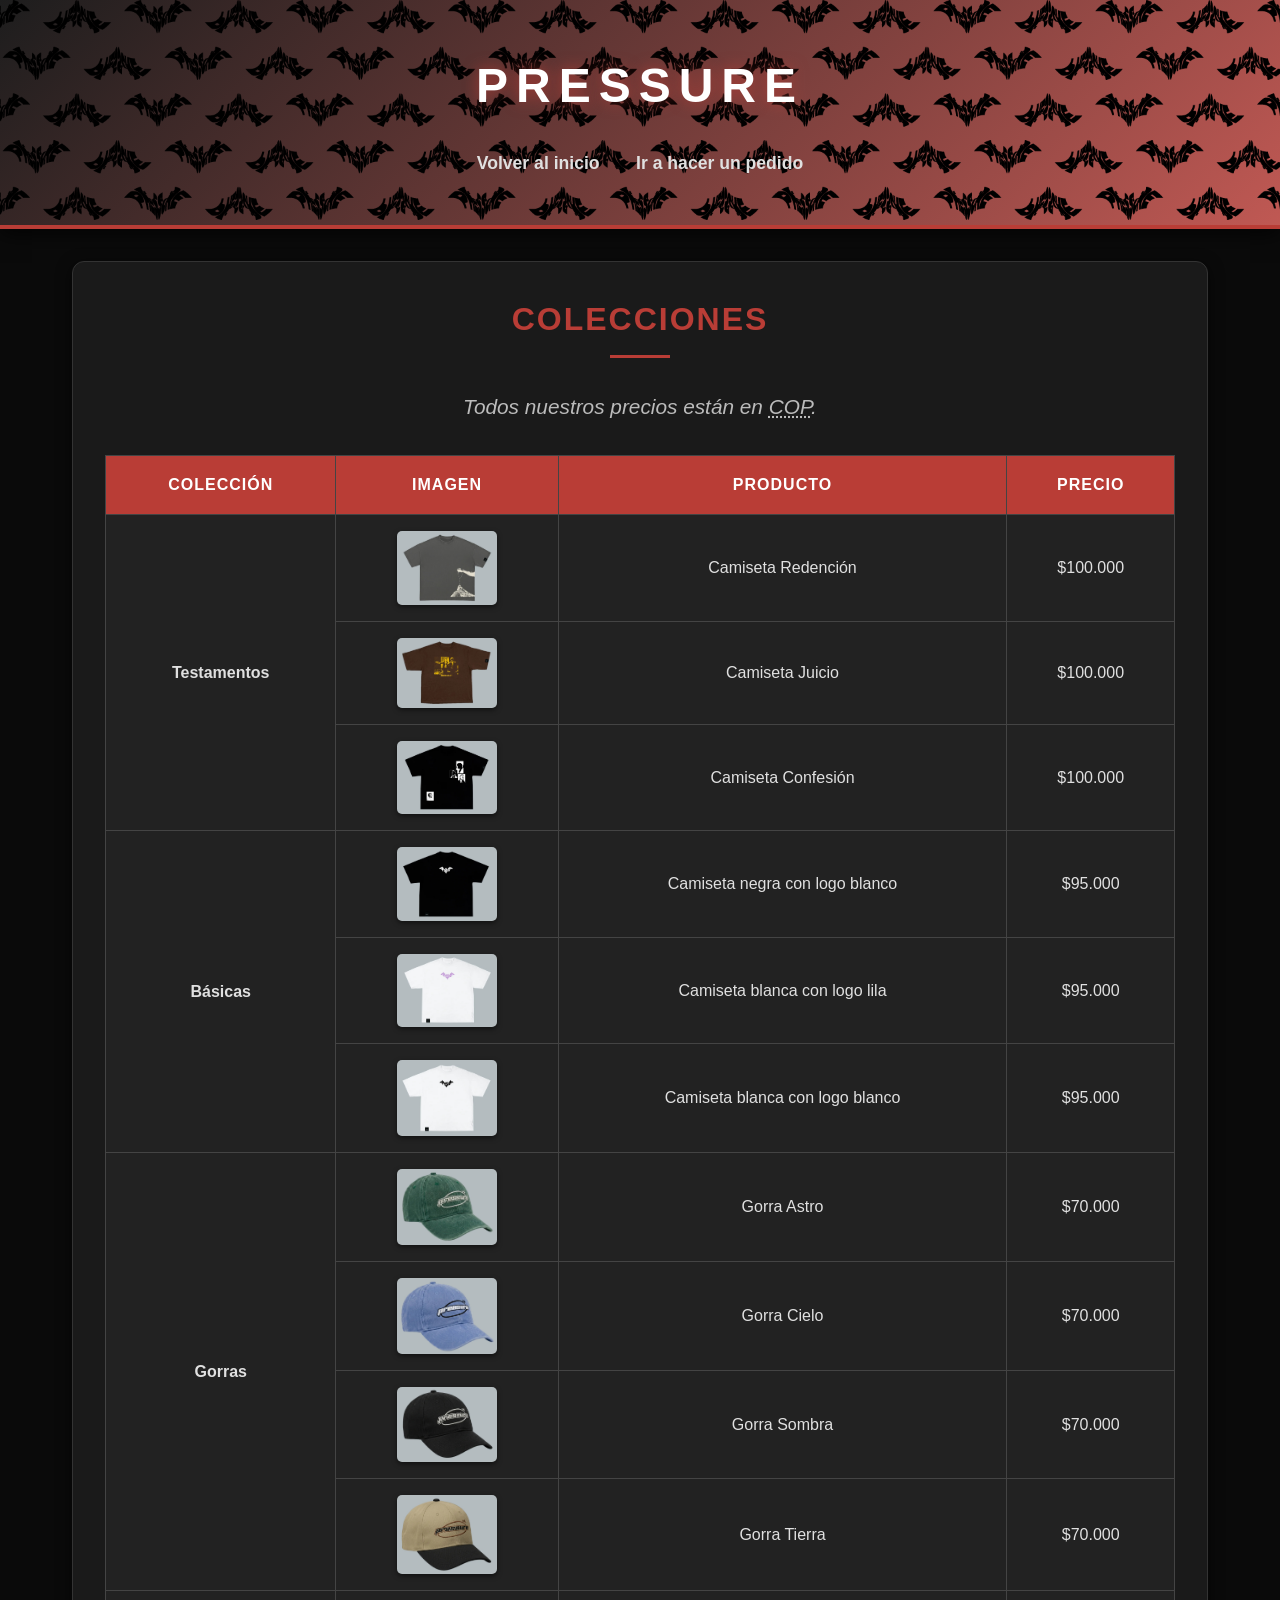
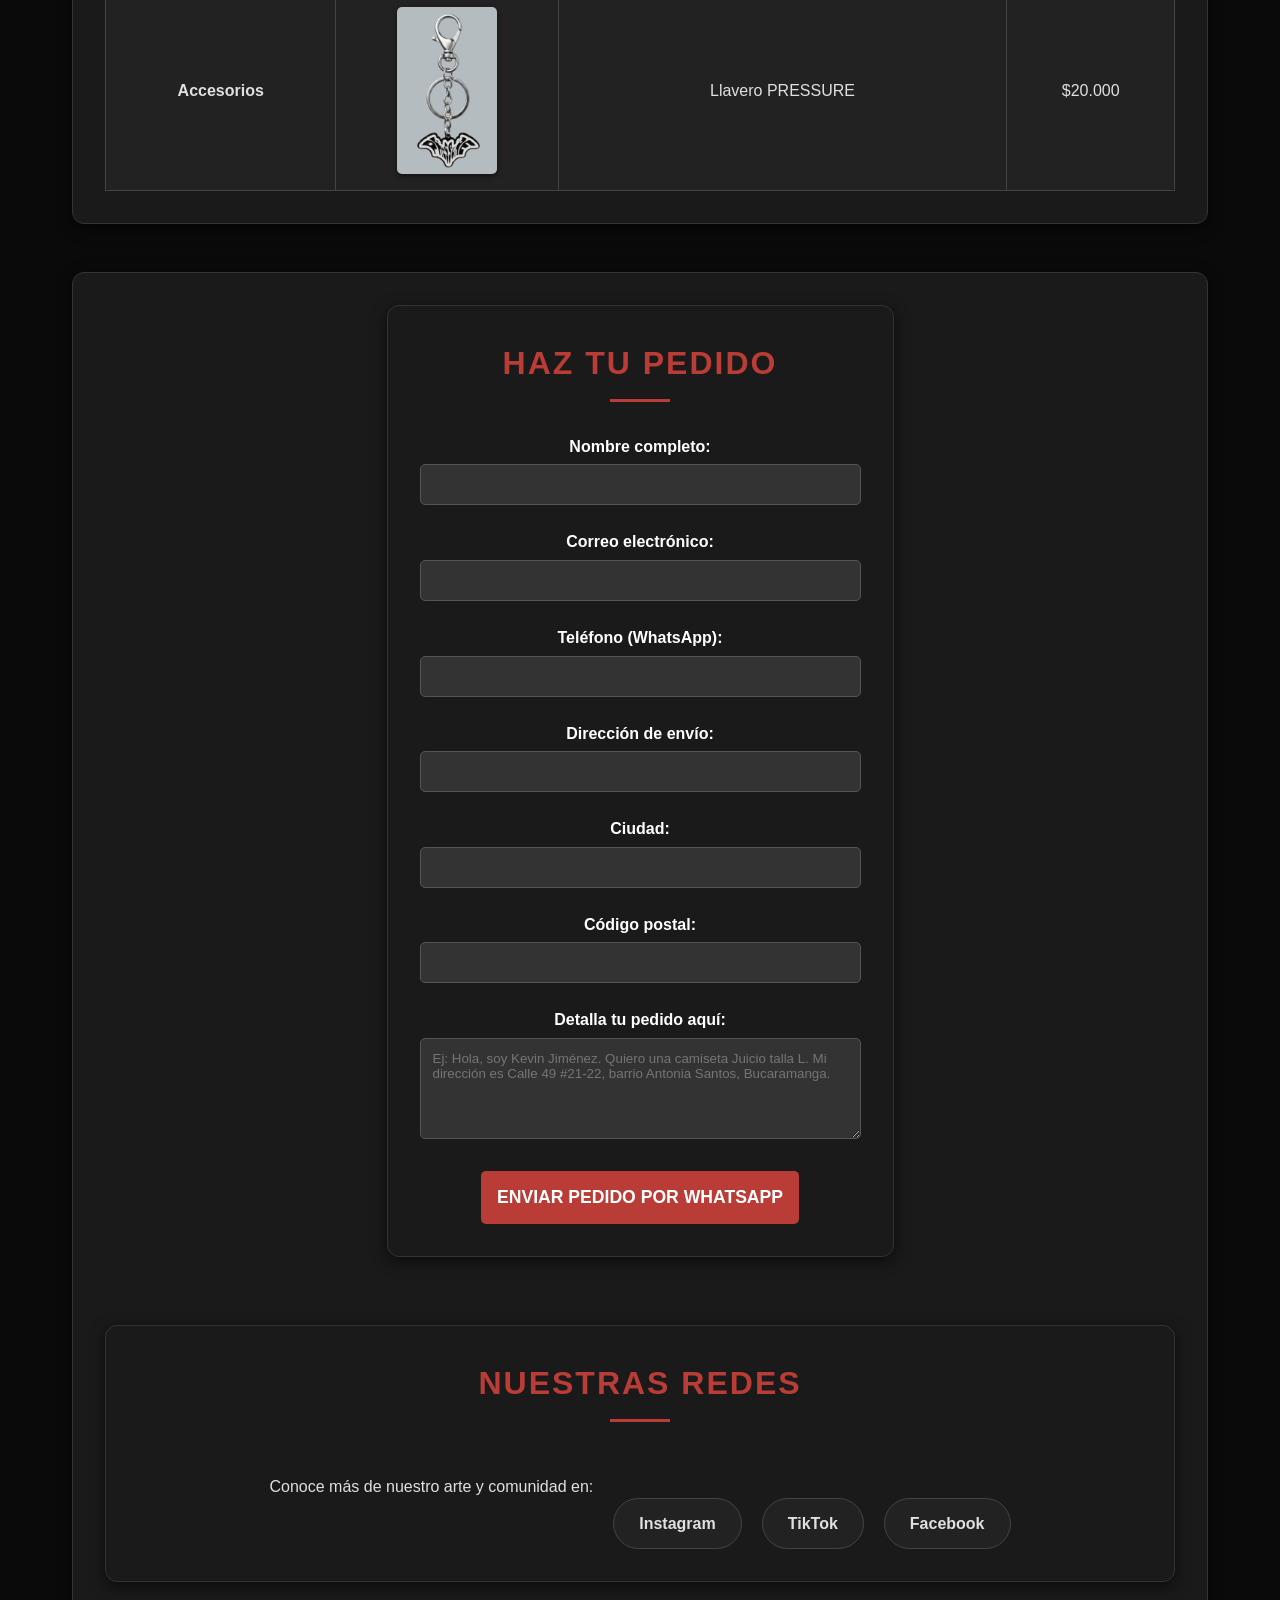
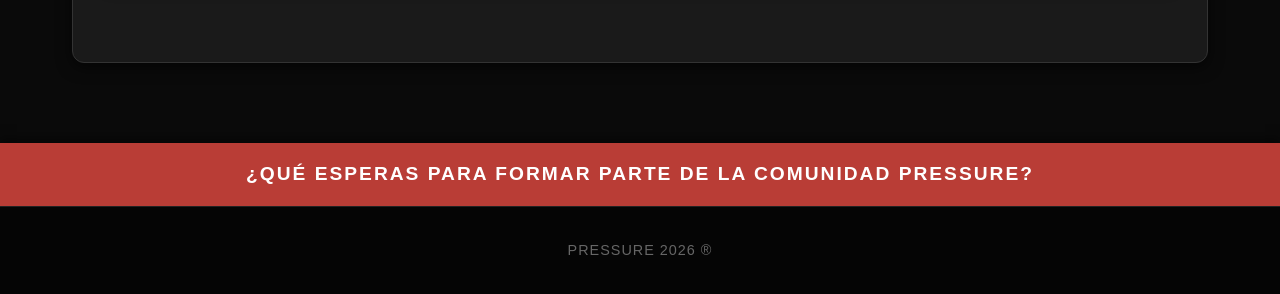
==== Catalogo.html @ d5292137 "Entrega final." ====
<!DOCTYPE html>
<html lang="en">
<head>
    <meta charset="UTF-8">
    <meta name="viewport" content="width=device-width, initial-scale=1.0">
    <title>Catálogo y Pedidos</title>
    <meta name="description" content="Catálogo completo de prendas y formulario de pedidos de la tienda Pressure.">
    <link rel="stylesheet" href="CSS/style.css">

</head>
<body>
    <header>
        <h1>Pressure</h1>
        <nav>
            <a href="index.html">Volver al inicio</a>
            <a href="#hacer-pedido">Ir a hacer un pedido</a>
        </nav>
    </header>

    <main>
        <section>
        <h2>Colecciones</h2>
        <p>Todos nuestros precios están en <abbr title="Pesos Colombianos">COP</abbr>.</p>
        
        <table border="1">
                <thead>
                    <tr>
                        <th>Colección</th>
                        <th>Imagen</th>
                        <th>Producto</th>
                        <th>Precio</th>

                    </tr>
                </thead>
                <tbody>
                    <tr>
                        <td rowspan="3" style="text-align: center; vertical-align: middle;"><strong>Testamentos</strong></td>

                        <td><img src="Imagenes/Camiseta Redencion.jpg" alt="Camiseta Redención" width="100"></td>
                        <td>Camiseta Redención</td>
                        <td>$100.000</td>
                    </tr>
                    <tr>
                        <td><img src="Imagenes/Camiseta Juicio.jpg" alt="Camiseta Juicio" width="100"></td>
                        <td>Camiseta Juicio</td>
                        <td>$100.000</td>
                    </tr>
                    <tr>
                        <td><img src="Imagenes/Camiseta Confesion.jpg" alt="Camiseta Confesión" width="100"></td>
                        <td>Camiseta Confesión</td>
                        <td>$100.000</td>
                    </tr>
                    <tr>
                        <td rowspan="3" style="text-align: center; vertical-align: middle;"><strong>Básicas</strong></td>
                        <td><img src="Imagenes/Camiseta basica negra (logo blanco).jpg" alt="Camiseta basica negra (logo blanco)" width="100"></td>                  
                        <td>Camiseta negra con logo blanco</td>
                        <td>$95.000</td>
                    </tr>
                    <tr>
                        <td><img src="Imagenes/Camiseta basica blanca (logo lila).jpg" alt="Camiseta basica blanca (logo lila)" width="100"></td>
                        <td>Camiseta blanca con logo lila</td>
                        <td>$95.000</td>
                    </tr>
                    <tr>
                        <td><img src="Imagenes/Camiseta basica blanca (logo negro).jpg" alt="Camiseta basica blanca (logo negro)" width="100"></td>
                        <td>Camiseta blanca con logo blanco</td>
                        <td>$95.000</td>
                    </tr>

                    <tr>
                        <td rowspan="4" style="text-align: center; vertical-align: middle;"><strong>Gorras</strong></td>
                        <td><img src="Imagenes/Gorra Astro.jpg" alt="Gorra Astro" width="100"></td> 
                        <td>Gorra Astro</td>
                        <td>$70.000</td>
                    </tr>
                    <tr>
                        <td><img src="Imagenes/Gorra Cielo.jpg" alt="Gorra Cielo" width="100"></td>
                        <td>Gorra Cielo</td>
                        <td>$70.000</td>
                    </tr>
                    <tr>
                        <td><img src="Imagenes/Gorra Sombra.jpg" alt="Gorra Sombra" width="100"></td>                       
                        <td>Gorra Sombra</td>
                        <td>$70.000</td>
                    </tr>
                    <tr>
                        <td><img src="Imagenes/Gorra Tierra.jpg" alt="Gorra Tierra" width="100"></td>
                        <td>Gorra Tierra</td>
                        <td>$70.000</td>
                    </tr>

                    <tr>
                        <td style="text-align: center; vertical-align: middle;"><strong>Accesorios</strong></td>
                        <td><img src="Imagenes/Llavero.jpg" alt="Llavero PRESSURE" width="100"></td>                    
                        <td>Llavero PRESSURE</td>
                        <td>$20.000</td>
                    </tr>
                </tbody>
            </table>
        </section>

        <section>
            <section id="hacer-pedido">
            <h2>Haz tu pedido</h2>
            <form action="https://wa.me/573133139364" method="get" target="_blank">

                <div>
                    <label for="nombre">Nombre completo:</label>
                    <input type="text" id="nombre" name="nombre" required>
                </div>

                <div>
                    <label for="correo">Correo electrónico:</label>
                    <input type="email" id="correo" name="correo" required>
                </div>

                <div>
                    <label for="telefono">Teléfono (WhatsApp):</label>
                    <input type="tel" id="telefono" name="telefono" required>
                </div>

                <div>
                    <label for="direccion">Dirección de envío:</label>
                    <input type="text" id="direccion" name="direccion" required>
                </div>

                <div>
                    <label for="ciudad">Ciudad:</label>
                    <input type="text" id="ciudad" name="ciudad" required>
                </div>

                <div>
                    <label for="direccion">Código postal:</label>
                    <input type="text" id="postal" name="postal" required>
                </div>                


                <div>
                    <label for="text">Detalla tu pedido aquí:</label><br>
                    <textarea id="mensaje" name="text" rows="5" cols="50" required placeholder="Ej: Hola, soy Kevin Jiménez. Quiero una camiseta Juicio talla L. Mi dirección es Calle 49 #21-22, barrio Antonia Santos, Bucaramanga."></textarea>
                </div>

                <div>
                    <button type="submit">Enviar pedido por WhatsApp</button>
                </div>

            </form>
        </section>

        <section>
            <h2>Nuestras Redes</h2>
            <p>Conoce más de nuestro arte y comunidad en:</p>
            <ul>
                <li><a href="https://instagram.com/lapressure__" target="_blank">Instagram</a></li>
                <li><a href="https://tiktok.com/@lapressure__" target="_blank">TikTok</a></li>
                <li><a href="https://www.facebook.com/profile.php?id=61574956738637" target="_blank">Facebook</a></li>
            </ul>
        </section>
    </main>
    
    <aside>¿Qué esperas para formar parte de la comunidad Pressure?</aside>
    <footer>PRESSURE 2026 ®</footer>

</body>
</html>
---- CSS/style.css ----
:root {
    --color-fondo: #0a0a0a;
    --color-seccion: #1a1a1a;
    --color-texto: #e0e0e0; 
    --color-titulos: #ffffff;
    --color-acento: #b93d36; 
    
    --color-acento-alfa: rgba(185, 61, 54, 0.85);
    
    --fuente-base: 'Helvetica Neue', Arial, sans-serif;
}

* {
    margin: 0;
    padding: 0;
    box-sizing: border-box;
}

header {
    background-image: linear-gradient(135deg, rgba(5,5,5,0.9) 0%, var(--color-acento-alfa) 100%), 
                      url("../Imagenes/Banner-Pressure.jpg");
    background-size: cover;
    background-blend-mode: multiply;
    color: white;
    padding: 3rem 0;
    text-align: center;
    border-bottom: 4px solid var(--color-acento);
    box-shadow: 0 4px 20px rgba(0, 0, 0, 0.8);
}

/* Conflicto 1: gana body por tener etiqueta contra el * */
body {
    font-family: var(--fuente-base);
    background-color: var(--color-fondo);
    color: var(--color-texto);
    line-height: 1.6;
    display: flex;
    flex-direction: column;
    min-height: 100vh;
    overflow-wrap: break-word;
}

header h1 {
    text-transform: uppercase;
    letter-spacing: 8px;
    margin-bottom: 0.5rem;
    color: var(--color-titulos);
    font-size: 3rem;
    text-shadow: 0px 0px 15px rgba(185, 61, 54, 0.8);
}

nav {
    margin-top: 1.5rem;
}

nav a {
    color: var(--color-texto);
    text-decoration: none;
    margin: 0 1rem;
    font-weight: bold;
    font-size: 1.1rem;
    transition: color 0.3s ease, text-shadow 0.3s ease;
}

nav a:hover {
    color: var(--color-acento);
    text-shadow: 0px 0px 8px rgba(185, 61, 54, 0.5);
}

nav a:focus-visible {
    outline: 2px dashed var(--color-acento);
    outline-offset: 4px;
}

main {
    max-width: 1200px;
    margin: 0 auto;
    padding: 2rem;
    flex: 1;
}

section:target {
    border-color: var(--color-acento);
    box-shadow: 0 0 20px rgba(185, 61, 54, 0.4);
}

section {
    background-color: var(--color-seccion);
    margin-bottom: 3rem;
    padding: 2rem;
    border-radius: 12px;
    box-shadow: 0 4px 15px rgba(0, 0, 0, 0.6);
    border: 1px solid #333333;   
}

/* Conflicto 2: gana section h2 por especificidad contra h2 general */
h2 { color: #888888; }

section h2 {
    color: var(--color-acento);
    text-align: center;
    margin-bottom: 2rem;
    font-size: 2rem;
    text-transform: uppercase;
    letter-spacing: 2px;
    position: relative;
}

section h2::after {
    content: "";
    display: block;
    width: 60px;
    height: 3px;
    background-color: var(--color-acento);
    margin: 10px auto 0 auto;
}

section h3 {
    color: var(--color-titulos);
}

main section:first-of-type {
    text-align: center;
}

main section:first-of-type > p {
    font-size: 1.3rem;
    color: #bbbbbb;
    font-style: italic;
    margin-bottom: 2rem;
}

main section:first-of-type article {
    background-color: #222222;
    padding: 1.5rem;
    border-radius: 8px;
    margin: 1rem auto;
    max-width: 700px;
    border-left: 4px solid var(--color-acento);
    box-shadow: 0 4px 10px rgba(0,0,0,0.3);
}

main section:nth-of-type(2) {
    display: flex;
    flex-wrap: wrap;
    justify-content: center;
    gap: 20px;
}

main section:nth-of-type(2) h2 {
    width: 100%;
}

/* Conflicto 3 por Orden */
.tarjeta-prenda { background-color: #555555; } /* Pierde por estar arriba */
.tarjeta-prenda { background-color: #222222;   /* Gana por orden cascada */
    padding: 1.5rem;
} 

.tarjeta-prenda {
    padding: 1.5rem;
    border-radius: 10px;
    width: 300px;
    text-align: center;
    transition: transform 0.3s ease, box-shadow 0.3s ease, border-color 0.3s ease;
    border: 1px solid transparent;
}

.tarjeta-prenda:hover {
    transform: translateY(-10px);
    box-shadow: 0 10px 20px rgba(185, 61, 54, 0.25); 
    border-color: var(--color-acento);
}

.tarjeta-prenda__imagen {
    max-width: 100%; 
    height: auto;
    border-radius: 8px;
    margin-bottom: 1rem;
}

.tarjeta-prenda__titulo { margin-bottom: 0.5rem; }

.tarjeta-prenda strong {
    color: var(--color-acento);
    font-size: 1.3rem;
}

main section:nth-of-type(3) ol {
    list-style-position: inside;
    max-width: 700px;
    margin: 0 auto;
}

main section:nth-of-type(3) ol li::marker {
    color: var(--color-acento);
    font-weight: bold;
    font-size: 1.2rem;
}

main section:nth-of-type(3) ol li {
    background-color: #222222;
    margin-bottom: 15px;
    padding: 1rem 1.5rem;
    border-radius: 8px;
    color: var(--color-texto);
    font-size: 1.1rem;
    border: 1px solid #333333;
    transition: transform 0.3s ease, border-color 0.3s ease;
}

main section:nth-of-type(3) ol li:hover {
    transform: translateX(10px);
    border-color: var(--color-acento);
}

blockquote {
    font-style: italic;
    font-size: 1.2rem;
    border-left: 5px solid var(--color-acento);
    padding-left: 1rem;
    margin: 1.5rem 0 0.5rem auto;
    color: #aaaaaa;
    max-width: 800px;
}

cite {
    font-weight: bold;
    display: block;
    margin-bottom: 2rem;
    text-align: right;
    color: var(--color-acento);
    max-width: 800px;
    margin-left: auto;
    margin-right: auto;
}

iframe {
    border-radius: 10px;
    box-shadow: 0 4px 8px rgba(0,0,0,0.5);
    display: block;
    margin: 0 auto;
}

table {
    width:100%;
    border-collapse: collapse;
    margin-top: 1rem;
    background-color: #222222;
    color: var(--color-texto);
    border-radius: 8px;
}

th, td {
    padding: 1rem;
    border: 1px solid #444444;

}

th {
    background-color: var(--color-acento);
    color: var(--color-titulos);
    text-transform: uppercase;
    text-align: center;
    letter-spacing: 1px;
}

tbody tr:hover {
    background-color: #333333;
}

td img {
    border-radius: 5px;
    display: block;
    margin: 0 auto;
    box-shadow: 0 2px 5px rgba(0,0,0,0.5);
    transition: transform 0.3s ease;
    position: relative;
}

td img:hover {
    transform: scale(2);
    z-index: 100;
    box-shadow: 0 10px 20px rgba(0,0,0,0.8);
}

form {
    display: flex;
    flex-direction: column;
    gap: 1.5rem;
    max-width: 600px;
    margin: 0 auto;
}

label {
    font-weight: bold;
    color: var(--color-titulos);
}

input[type="text"], input[type="email"], input[type="tel"], textarea {    width: 100%;
    padding: 12px;
    margin-top: 5px;
    background-color: #333333;
    color: var(--color-titulos);
    border: 1px solid #555555;
    border-radius: 5px;
    font-family: var(--fuente-base);
    transition: border-color 0.3s ease, box-shadow 0.3s ease;
}

input:focus, textarea:focus {
    outline: none;
    border-color: var(--color-acento);
    box-shadow: 0 0 8px rgba(185, 61, 54, 0.6);
}

button {
    background-color: var(--color-acento);
    color: white;
    padding: 1rem;
    border: none;
    border-radius: 5px;
    font-size: 1.1rem;
    font-weight: bold;
    text-transform: uppercase;
    cursor: pointer;
    transition: background-color 0.3s ease, transform 0.2s ease, box-shadow 0.2s ease;
}

button:hover {
    background-color: #9c332d;
    transform: scale(1.02);
    box-shadow: 0 5px 15px rgba(185, 61, 54, 0.4);
}

section ul {
    list-style: none;
    display: flex;
    justify-content: center;
    gap: 20px;
    margin-top: 1.5rem;
}

section ul li a {
    color: var(--color-texto);
    text-decoration: none;
    background-color: #222222;
    padding: 12px 25px;
    border-radius: 30px;
    font-weight: bold;
    border: 1px solid #444444;
    transition: all 0.3s ease;
    display: inline-block;
}

section ul li a:hover {
    background-color: var(--color-acento);
    color: #ffffff;
    border-color: var(--color-acento);
    transform: translateY(-5px);
    box-shadow: 0 5px 15px rgba(185, 61, 54, 0.4);
}

aside {
    background-color: var(--color-acento);
    color: white;
    text-align: center;
    padding: 1rem;
    font-weight: bold;
    text-transform: uppercase;
    letter-spacing: 2px;
    font-size: 1.2rem;
    box-shadow: 0 -4px 10px rgba(0,0,0,0.5);
    animation: pulso 2s infinite;
}

@keyframes pulso {
    0% { background-color: var(--color-acento); }
    50% { background-color: #9c332d; }
    100% { background-color: var(--color-acento); }
}

footer {
    background-color: #050505;
    color: #666666;
    text-align: center;
    padding: 2rem;
    border-top: 1px solid #222;
    font-size: 0.9rem;
    letter-spacing: 1px;
}

@media (max-width: 768px) {
    header h1 {
        font-size: 2rem;
        letter-spacing: 4px;
    }

nav a {
        display: block;
        margin: 15px 0;
    }

main {
    padding: 1rem;
}

section {
    padding: 1.5rem;
    overflow-x: auto; 
}

section ul {
        flex-direction: column;
        align-items: center;
    }
    
aside {
        font-size: 1rem;
        padding: 0.8rem;
    }    
}
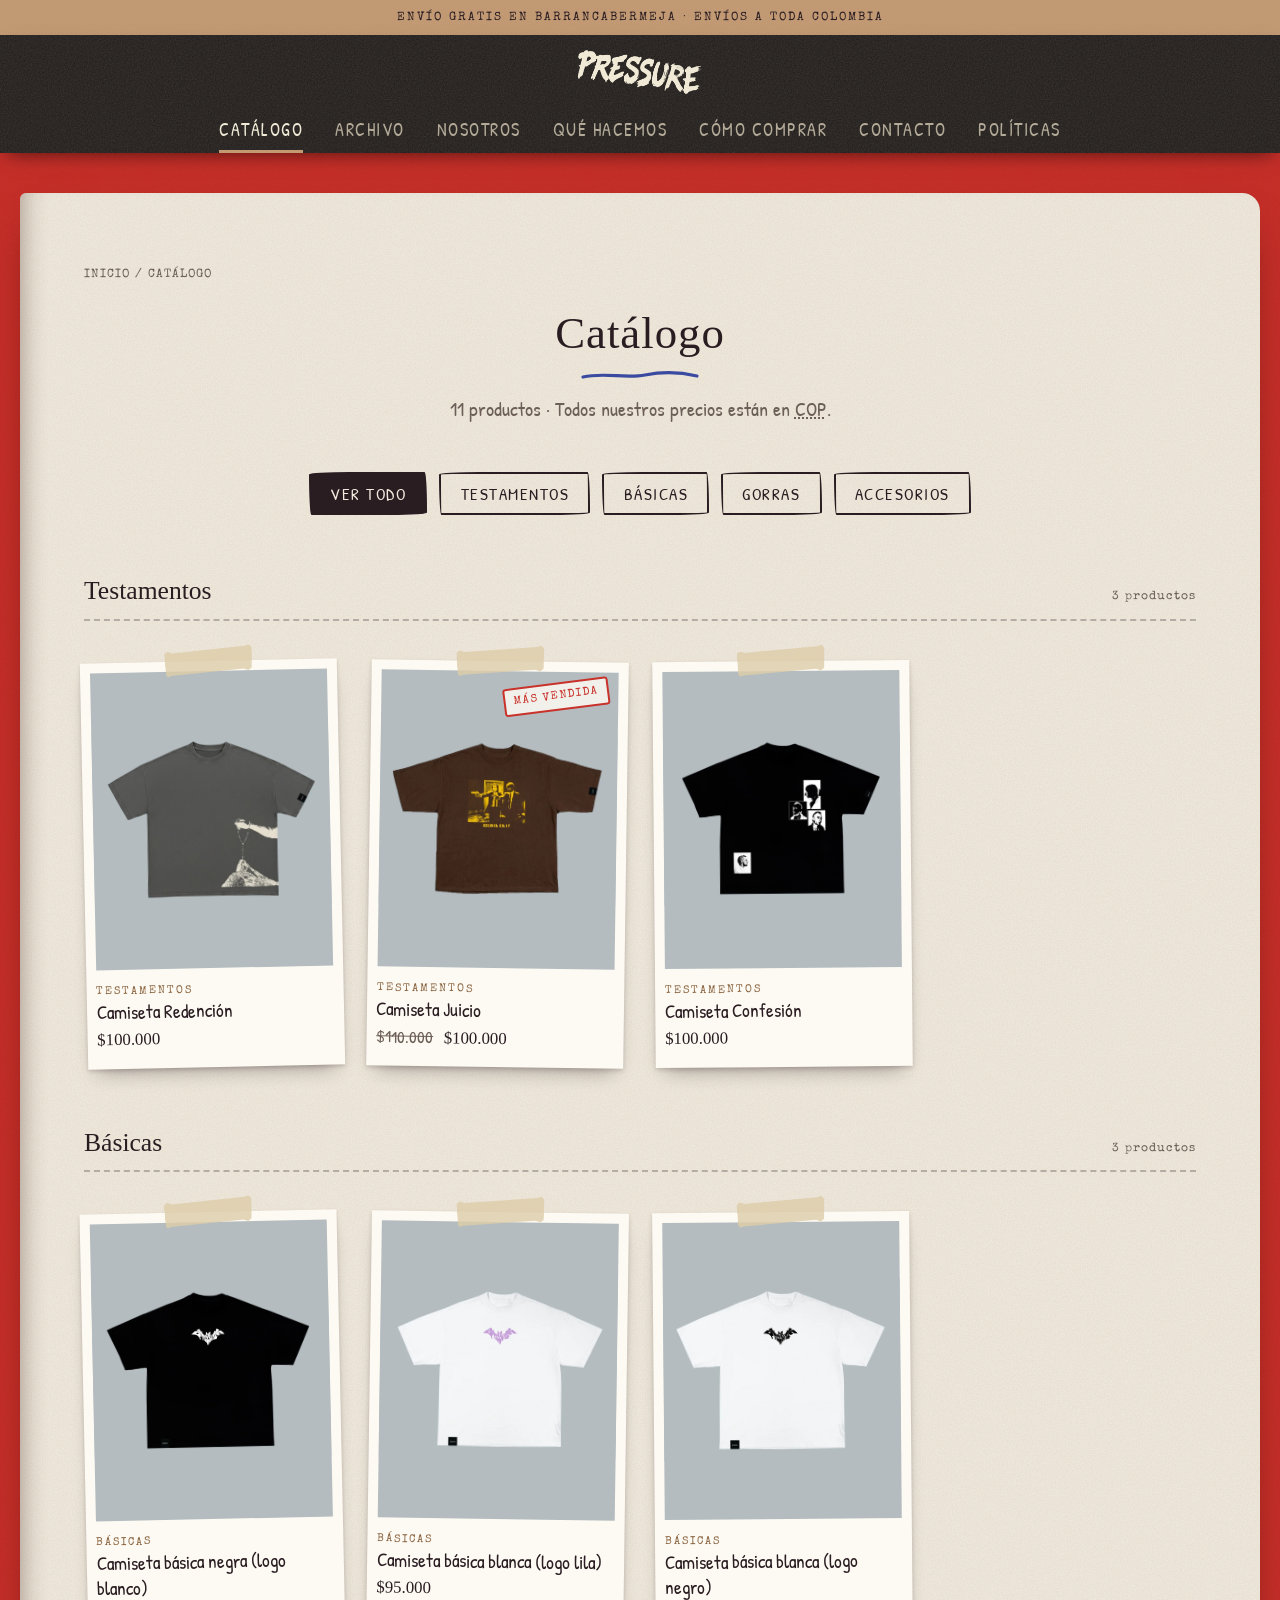
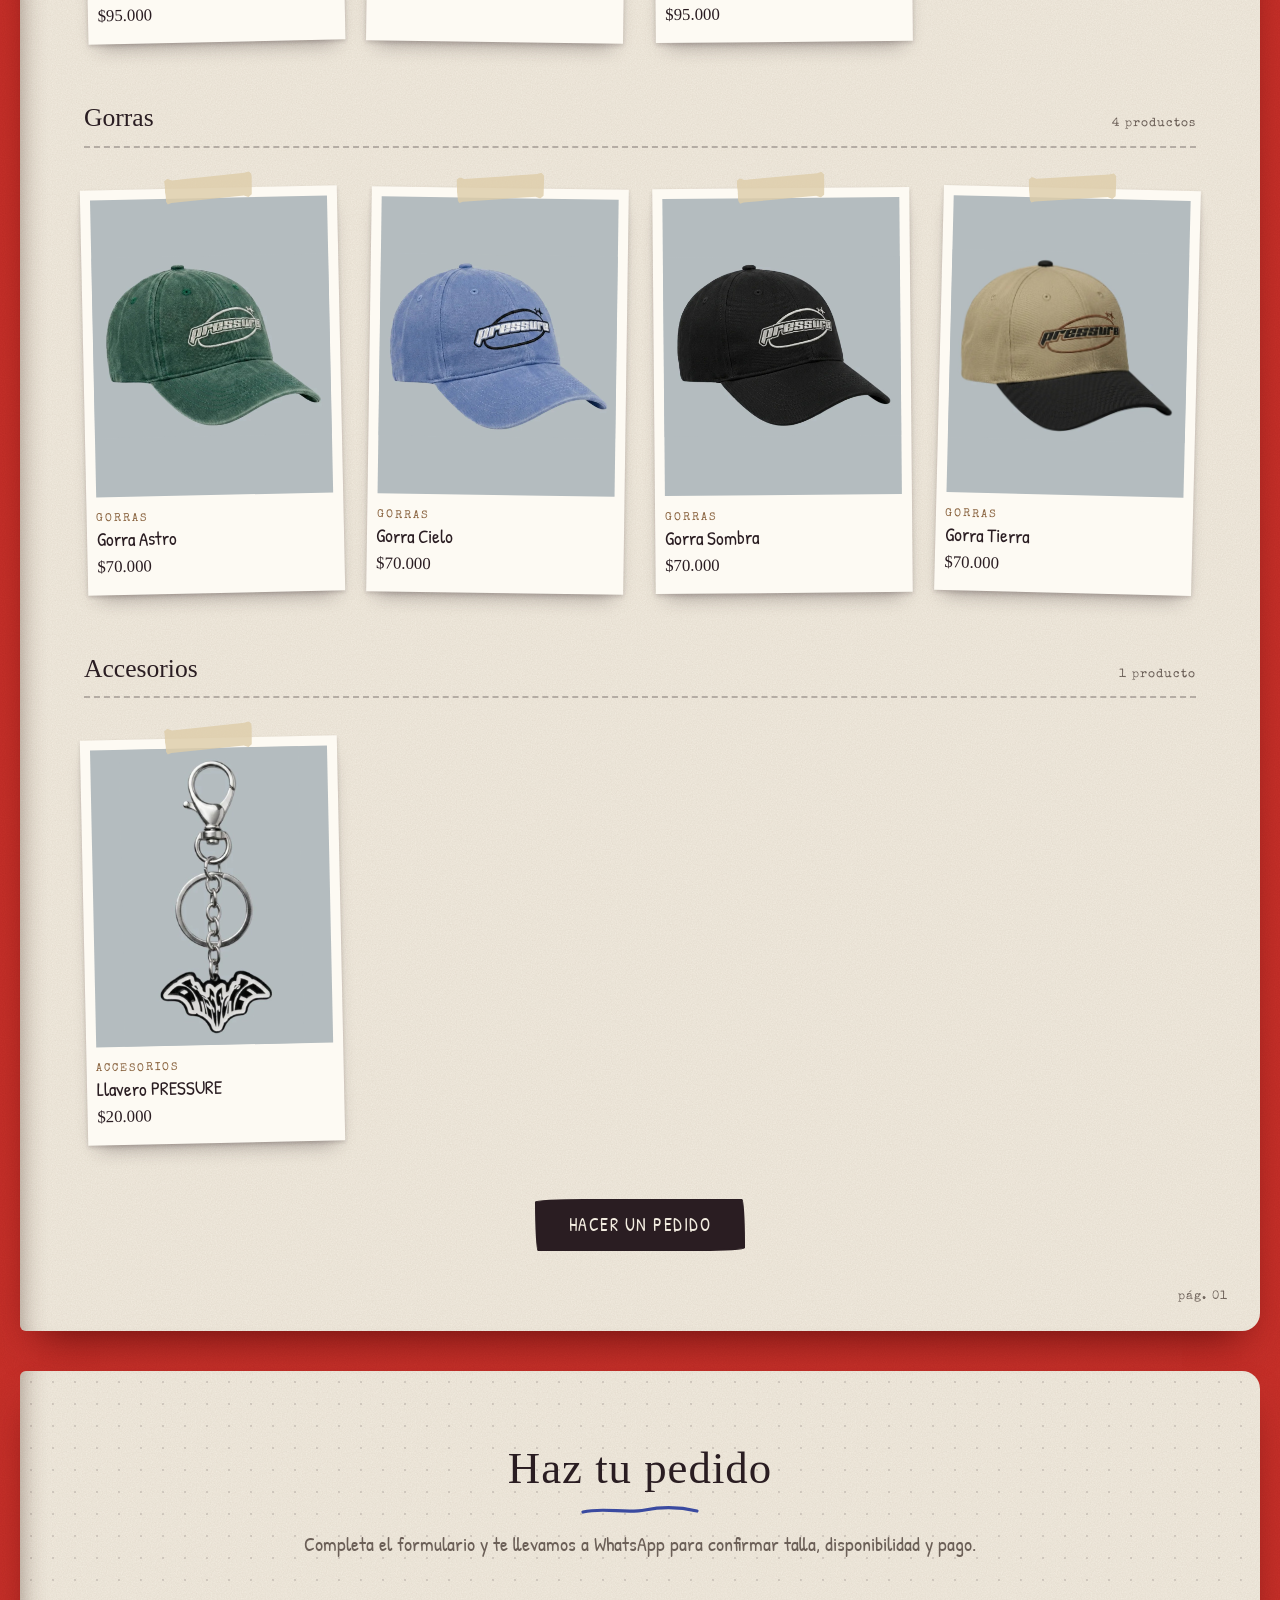
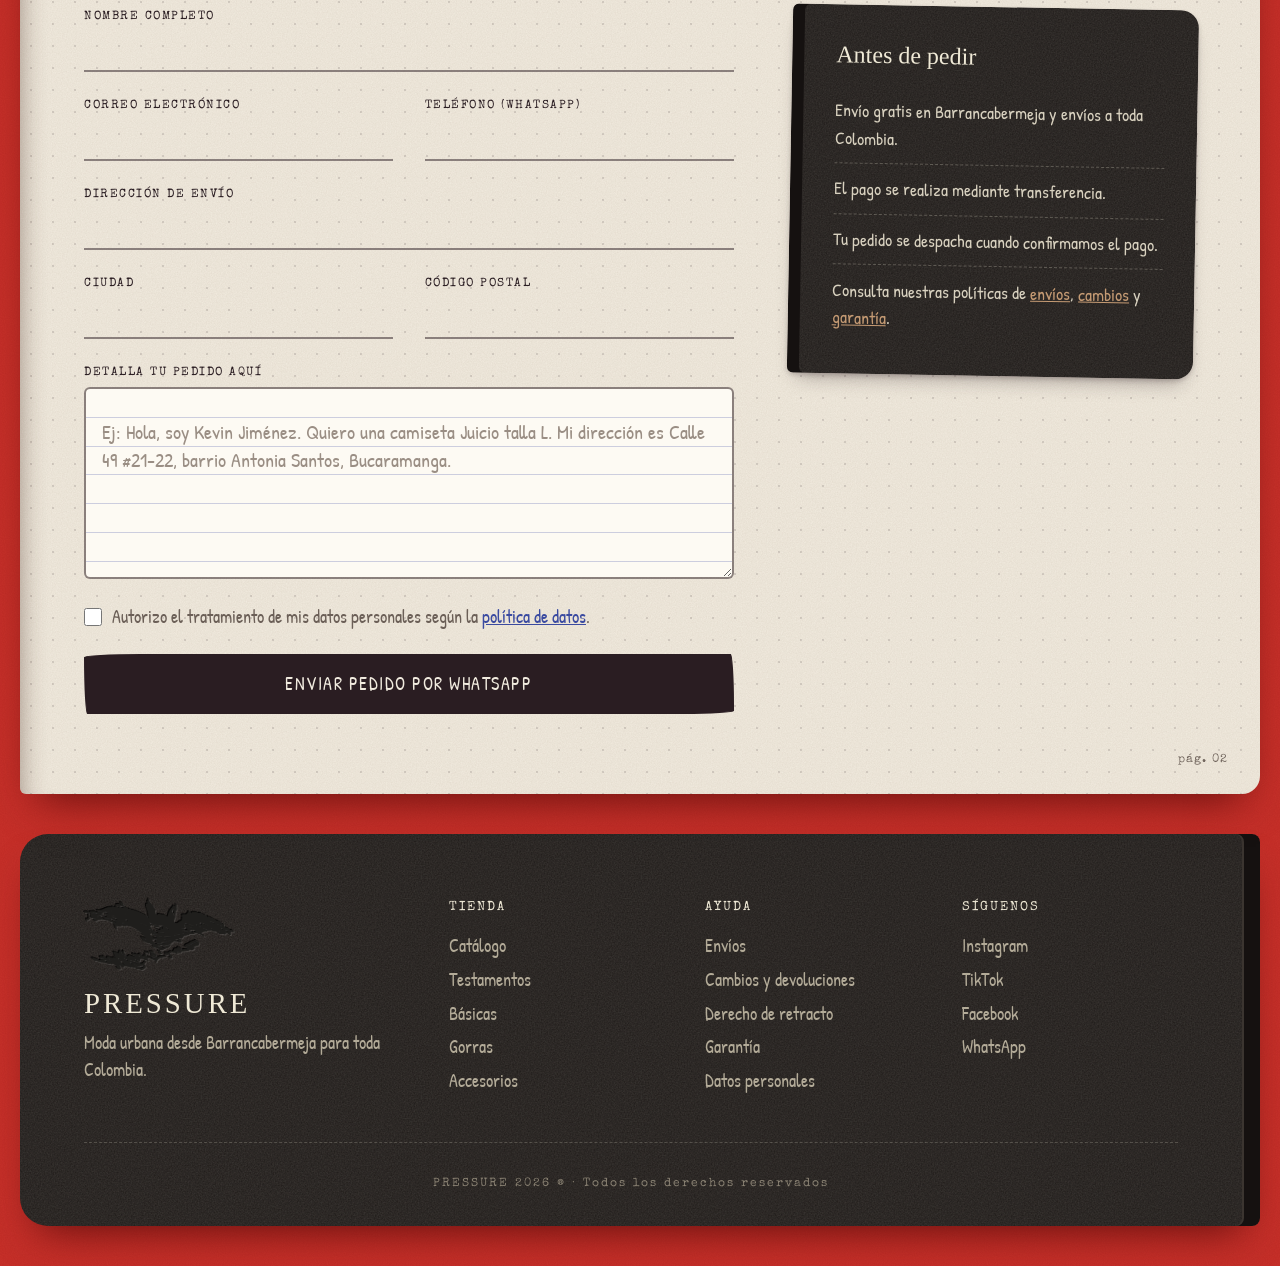
==== commit 1203752c: "Rebranding nueva colección" ====
--- a/Catalogo.html
+++ b/Catalogo.html
@@ -1,165 +1,266 @@
 <!DOCTYPE html>
-<html lang="en">
+<html lang="es">
 <head>
     <meta charset="UTF-8">
     <meta name="viewport" content="width=device-width, initial-scale=1.0">
-    <title>Catálogo y Pedidos</title>
+    <title>Catálogo y Pedidos | Pressure</title>
     <meta name="description" content="Catálogo completo de prendas y formulario de pedidos de la tienda Pressure.">
+    <link rel="icon" type="image/png" href="Imagenes/Archivo/murcielago-boceto.png">
+    <link rel="preconnect" href="https://fonts.googleapis.com">
+    <link rel="preconnect" href="https://fonts.gstatic.com" crossorigin>
+    <link rel="stylesheet" href="https://fonts.googleapis.com/css2?family=Patrick+Hand&family=Permanent+Marker&family=Special+Elite&display=swap">
     <link rel="stylesheet" href="CSS/style.css">
-
 </head>
 <body>
+
+    <aside>Envío gratis en Barrancabermeja · Envíos a toda Colombia</aside>
+
     <header>
-        <h1>Pressure</h1>
-        <nav>
-            <a href="index.html">Volver al inicio</a>
-            <a href="#hacer-pedido">Ir a hacer un pedido</a>
+        <h1><a href="index.html"><img src="Imagenes/Archivo/lettering-pressure.png" alt="Pressure" width="488" height="172"></a></h1>
+        <nav aria-label="Principal">
+            <a href="Catalogo.html" aria-current="page">Catálogo</a>
+            <a href="index.html#archivo">Archivo</a>
+            <a href="index.html#nosotros">Nosotros</a>
+            <a href="index.html#que-hacemos">Qué hacemos</a>
+            <a href="index.html#como-comprar">Cómo comprar</a>
+            <a href="index.html#contacto">Contacto</a>
+            <a href="Politicas.html">Políticas</a>
         </nav>
     </header>
 
     <main>
-        <section>
-        <h2>Colecciones</h2>
-        <p>Todos nuestros precios están en <abbr title="Pesos Colombianos">COP</abbr>.</p>
-        
-        <table border="1">
-                <thead>
-                    <tr>
-                        <th>Colección</th>
-                        <th>Imagen</th>
-                        <th>Producto</th>
-                        <th>Precio</th>
-
-                    </tr>
-                </thead>
-                <tbody>
-                    <tr>
-                        <td rowspan="3" style="text-align: center; vertical-align: middle;"><strong>Testamentos</strong></td>
-
-                        <td><img src="Imagenes/Camiseta Redencion.jpg" alt="Camiseta Redención" width="100"></td>
-                        <td>Camiseta Redención</td>
-                        <td>$100.000</td>
-                    </tr>
-                    <tr>
-                        <td><img src="Imagenes/Camiseta Juicio.jpg" alt="Camiseta Juicio" width="100"></td>
-                        <td>Camiseta Juicio</td>
-                        <td>$100.000</td>
-                    </tr>
-                    <tr>
-                        <td><img src="Imagenes/Camiseta Confesion.jpg" alt="Camiseta Confesión" width="100"></td>
-                        <td>Camiseta Confesión</td>
-                        <td>$100.000</td>
-                    </tr>
-                    <tr>
-                        <td rowspan="3" style="text-align: center; vertical-align: middle;"><strong>Básicas</strong></td>
-                        <td><img src="Imagenes/Camiseta basica negra (logo blanco).jpg" alt="Camiseta basica negra (logo blanco)" width="100"></td>                  
-                        <td>Camiseta negra con logo blanco</td>
-                        <td>$95.000</td>
-                    </tr>
-                    <tr>
-                        <td><img src="Imagenes/Camiseta basica blanca (logo lila).jpg" alt="Camiseta basica blanca (logo lila)" width="100"></td>
-                        <td>Camiseta blanca con logo lila</td>
-                        <td>$95.000</td>
-                    </tr>
-                    <tr>
-                        <td><img src="Imagenes/Camiseta basica blanca (logo negro).jpg" alt="Camiseta basica blanca (logo negro)" width="100"></td>
-                        <td>Camiseta blanca con logo blanco</td>
-                        <td>$95.000</td>
-                    </tr>
-
-                    <tr>
-                        <td rowspan="4" style="text-align: center; vertical-align: middle;"><strong>Gorras</strong></td>
-                        <td><img src="Imagenes/Gorra Astro.jpg" alt="Gorra Astro" width="100"></td> 
-                        <td>Gorra Astro</td>
-                        <td>$70.000</td>
-                    </tr>
-                    <tr>
-                        <td><img src="Imagenes/Gorra Cielo.jpg" alt="Gorra Cielo" width="100"></td>
-                        <td>Gorra Cielo</td>
-                        <td>$70.000</td>
-                    </tr>
-                    <tr>
-                        <td><img src="Imagenes/Gorra Sombra.jpg" alt="Gorra Sombra" width="100"></td>                       
-                        <td>Gorra Sombra</td>
-                        <td>$70.000</td>
-                    </tr>
-                    <tr>
-                        <td><img src="Imagenes/Gorra Tierra.jpg" alt="Gorra Tierra" width="100"></td>
-                        <td>Gorra Tierra</td>
-                        <td>$70.000</td>
-                    </tr>
-
-                    <tr>
-                        <td style="text-align: center; vertical-align: middle;"><strong>Accesorios</strong></td>
-                        <td><img src="Imagenes/Llavero.jpg" alt="Llavero PRESSURE" width="100"></td>                    
-                        <td>Llavero PRESSURE</td>
-                        <td>$20.000</td>
-                    </tr>
-                </tbody>
-            </table>
+        <section id="catalogo" class="catalogo">
+            <p class="migas"><a href="index.html">Inicio</a> / Catálogo</p>
+            <h2>Catálogo</h2>
+            <p class="subtitulo">11 productos · Todos nuestros precios están en <abbr title="Pesos colombianos">COP</abbr>.</p>
+
+            <nav class="filtros" aria-label="Categorías">
+                <a class="filtro" href="#catalogo">Ver todo</a>
+                <a class="filtro" href="#testamentos">Testamentos</a>
+                <a class="filtro" href="#basicas">Básicas</a>
+                <a class="filtro" href="#gorras">Gorras</a>
+                <a class="filtro" href="#accesorios">Accesorios</a>
+            </nav>
+
+            <section id="testamentos" class="categoria">
+                <h3 class="categoria__titulo">Testamentos <span>3 productos</span></h3>
+                <div class="grilla-productos">
+                    <article class="tarjeta-prenda">
+                        <div class="tarjeta-prenda__marco">
+                            <img class="tarjeta-prenda__imagen" src="Imagenes/Camiseta Redencion.jpg" alt="Camiseta Redención" width="972" height="715" loading="lazy">
+                        </div>
+                        <p class="tarjeta-prenda__coleccion">Testamentos</p>
+                        <h4 class="tarjeta-prenda__titulo">Camiseta Redención</h4>
+                        <p class="tarjeta-prenda__precio"><strong>$100.000</strong></p>
+                    </article>
+                    <article class="tarjeta-prenda">
+                        <div class="tarjeta-prenda__marco">
+                            <img class="tarjeta-prenda__imagen" src="Imagenes/Camiseta Juicio.jpg" alt="Camiseta Juicio, fit oversize con estampado serigráfico en frente y espalda" width="966" height="685" loading="lazy">
+                            <span class="tarjeta-prenda__etiqueta">Más vendida</span>
+                        </div>
+                        <p class="tarjeta-prenda__coleccion">Testamentos</p>
+                        <h4 class="tarjeta-prenda__titulo">Camiseta Juicio</h4>
+                        <p class="tarjeta-prenda__precio"><s>$110.000</s> <strong>$100.000</strong></p>
+                    </article>
+                    <article class="tarjeta-prenda">
+                        <div class="tarjeta-prenda__marco">
+                            <img class="tarjeta-prenda__imagen" src="Imagenes/Camiseta Confesion.jpg" alt="Camiseta Confesión" width="1020" height="739" loading="lazy">
+                        </div>
+                        <p class="tarjeta-prenda__coleccion">Testamentos</p>
+                        <h4 class="tarjeta-prenda__titulo">Camiseta Confesión</h4>
+                        <p class="tarjeta-prenda__precio"><strong>$100.000</strong></p>
+                    </article>
+                </div>
+            </section>
+
+            <section id="basicas" class="categoria">
+                <h3 class="categoria__titulo">Básicas <span>3 productos</span></h3>
+                <div class="grilla-productos">
+                    <article class="tarjeta-prenda">
+                        <div class="tarjeta-prenda__marco">
+                            <img class="tarjeta-prenda__imagen" src="Imagenes/Camiseta basica negra (logo blanco).jpg" alt="Camiseta básica negra con logo blanco" width="1047" height="775" loading="lazy">
+                        </div>
+                        <p class="tarjeta-prenda__coleccion">Básicas</p>
+                        <h4 class="tarjeta-prenda__titulo">Camiseta básica negra (logo blanco)</h4>
+                        <p class="tarjeta-prenda__precio"><strong>$95.000</strong></p>
+                    </article>
+                    <article class="tarjeta-prenda">
+                        <div class="tarjeta-prenda__marco">
+                            <img class="tarjeta-prenda__imagen" src="Imagenes/Camiseta basica blanca (logo lila).jpg" alt="Camiseta básica blanca con logo lila" width="1035" height="754" loading="lazy">
+                        </div>
+                        <p class="tarjeta-prenda__coleccion">Básicas</p>
+                        <h4 class="tarjeta-prenda__titulo">Camiseta básica blanca (logo lila)</h4>
+                        <p class="tarjeta-prenda__precio"><strong>$95.000</strong></p>
+                    </article>
+                    <article class="tarjeta-prenda">
+                        <div class="tarjeta-prenda__marco">
+                            <img class="tarjeta-prenda__imagen" src="Imagenes/Camiseta basica blanca (logo negro).jpg" alt="Camiseta básica blanca con logo negro" width="1017" height="778" loading="lazy">
+                        </div>
+                        <p class="tarjeta-prenda__coleccion">Básicas</p>
+                        <h4 class="tarjeta-prenda__titulo">Camiseta básica blanca (logo negro)</h4>
+                        <p class="tarjeta-prenda__precio"><strong>$95.000</strong></p>
+                    </article>
+                </div>
+            </section>
+
+            <section id="gorras" class="categoria">
+                <h3 class="categoria__titulo">Gorras <span>4 productos</span></h3>
+                <div class="grilla-productos">
+                    <article class="tarjeta-prenda">
+                        <div class="tarjeta-prenda__marco">
+                            <img class="tarjeta-prenda__imagen" src="Imagenes/Gorra Astro.jpg" alt="Gorra Astro" width="943" height="712" loading="lazy">
+                        </div>
+                        <p class="tarjeta-prenda__coleccion">Gorras</p>
+                        <h4 class="tarjeta-prenda__titulo">Gorra Astro</h4>
+                        <p class="tarjeta-prenda__precio"><strong>$70.000</strong></p>
+                    </article>
+                    <article class="tarjeta-prenda">
+                        <div class="tarjeta-prenda__marco">
+                            <img class="tarjeta-prenda__imagen" src="Imagenes/Gorra Cielo.jpg" alt="Gorra Cielo" width="921" height="703" loading="lazy">
+                        </div>
+                        <p class="tarjeta-prenda__coleccion">Gorras</p>
+                        <h4 class="tarjeta-prenda__titulo">Gorra Cielo</h4>
+                        <p class="tarjeta-prenda__precio"><strong>$70.000</strong></p>
+                    </article>
+                    <article class="tarjeta-prenda">
+                        <div class="tarjeta-prenda__marco">
+                            <img class="tarjeta-prenda__imagen" src="Imagenes/Gorra Sombra.jpg" alt="Gorra Sombra" width="948" height="712" loading="lazy">
+                        </div>
+                        <p class="tarjeta-prenda__coleccion">Gorras</p>
+                        <h4 class="tarjeta-prenda__titulo">Gorra Sombra</h4>
+                        <p class="tarjeta-prenda__precio"><strong>$70.000</strong></p>
+                    </article>
+                    <article class="tarjeta-prenda">
+                        <div class="tarjeta-prenda__marco">
+                            <img class="tarjeta-prenda__imagen" src="Imagenes/Gorra Tierra.jpg" alt="Gorra Tierra" width="949" height="751" loading="lazy">
+                        </div>
+                        <p class="tarjeta-prenda__coleccion">Gorras</p>
+                        <h4 class="tarjeta-prenda__titulo">Gorra Tierra</h4>
+                        <p class="tarjeta-prenda__precio"><strong>$70.000</strong></p>
+                    </article>
+                </div>
+            </section>
+
+            <section id="accesorios" class="categoria">
+                <h3 class="categoria__titulo">Accesorios <span>1 producto</span></h3>
+                <div class="grilla-productos">
+                    <article class="tarjeta-prenda">
+                        <div class="tarjeta-prenda__marco">
+                            <img class="tarjeta-prenda__imagen" src="Imagenes/Llavero.jpg" alt="Llavero PRESSURE con dije de murciélago" width="532" height="885" loading="lazy">
+                        </div>
+                        <p class="tarjeta-prenda__coleccion">Accesorios</p>
+                        <h4 class="tarjeta-prenda__titulo">Llavero PRESSURE</h4>
+                        <p class="tarjeta-prenda__precio"><strong>$20.000</strong></p>
+                    </article>
+                </div>
+            </section>
+            <p class="centrado"><a class="boton" href="#hacer-pedido">Hacer un pedido</a></p>
         </section>
 
-        <section>
-            <section id="hacer-pedido">
+        <section id="hacer-pedido">
             <h2>Haz tu pedido</h2>
-            <form action="https://wa.me/573133139364" method="get" target="_blank">
-
-                <div>
-                    <label for="nombre">Nombre completo:</label>
-                    <input type="text" id="nombre" name="nombre" required>
-                </div>
-
-                <div>
-                    <label for="correo">Correo electrónico:</label>
-                    <input type="email" id="correo" name="correo" required>
-                </div>
-
-                <div>
-                    <label for="telefono">Teléfono (WhatsApp):</label>
-                    <input type="tel" id="telefono" name="telefono" required>
-                </div>
-
-                <div>
-                    <label for="direccion">Dirección de envío:</label>
-                    <input type="text" id="direccion" name="direccion" required>
-                </div>
-
-                <div>
-                    <label for="ciudad">Ciudad:</label>
-                    <input type="text" id="ciudad" name="ciudad" required>
-                </div>
-
-                <div>
-                    <label for="direccion">Código postal:</label>
-                    <input type="text" id="postal" name="postal" required>
-                </div>                
-
-
-                <div>
-                    <label for="text">Detalla tu pedido aquí:</label><br>
-                    <textarea id="mensaje" name="text" rows="5" cols="50" required placeholder="Ej: Hola, soy Kevin Jiménez. Quiero una camiseta Juicio talla L. Mi dirección es Calle 49 #21-22, barrio Antonia Santos, Bucaramanga."></textarea>
-                </div>
-
-                <div>
-                    <button type="submit">Enviar pedido por WhatsApp</button>
-                </div>
-
-            </form>
-        </section>
-
-        <section>
-            <h2>Nuestras Redes</h2>
-            <p>Conoce más de nuestro arte y comunidad en:</p>
-            <ul>
-                <li><a href="https://instagram.com/lapressure__" target="_blank">Instagram</a></li>
-                <li><a href="https://tiktok.com/@lapressure__" target="_blank">TikTok</a></li>
-                <li><a href="https://www.facebook.com/profile.php?id=61574956738637" target="_blank">Facebook</a></li>
-            </ul>
+            <p class="subtitulo">Completa el formulario y te llevamos a WhatsApp para confirmar talla, disponibilidad y pago.</p>
+            <div class="pedido">
+                <form action="https://wa.me/573133139364" method="get" target="_blank">
+
+                    <div class="campo--completo">
+                        <label for="nombre">Nombre completo</label>
+                        <input type="text" id="nombre" name="nombre" autocomplete="name" required>
+                    </div>
+
+                    <div>
+                        <label for="correo">Correo electrónico</label>
+                        <input type="email" id="correo" name="correo" autocomplete="email" required>
+                    </div>
+
+                    <div>
+                        <label for="telefono">Teléfono (WhatsApp)</label>
+                        <input type="tel" id="telefono" name="telefono" autocomplete="tel" required>
+                    </div>
+
+                    <div class="campo--completo">
+                        <label for="direccion">Dirección de envío</label>
+                        <input type="text" id="direccion" name="direccion" autocomplete="street-address" required>
+                    </div>
+
+                    <div>
+                        <label for="ciudad">Ciudad</label>
+                        <input type="text" id="ciudad" name="ciudad" autocomplete="address-level2" required>
+                    </div>
+
+                    <div>
+                        <label for="postal">Código postal</label>
+                        <input type="text" id="postal" name="postal" autocomplete="postal-code" required>
+                    </div>
+
+                    <div class="campo--completo">
+                        <label for="mensaje">Detalla tu pedido aquí</label>
+                        <textarea id="mensaje" name="text" rows="5" required placeholder="Ej: Hola, soy Kevin Jiménez. Quiero una camiseta Juicio talla L. Mi dirección es Calle 49 #21-22, barrio Antonia Santos, Bucaramanga."></textarea>
+                    </div>
+
+                    <div class="campo--completo campo--casilla">
+                        <input type="checkbox" id="acepto" required>
+                        <label for="acepto">Autorizo el tratamiento de mis datos personales según la <a href="Politicas.html#datos" target="_blank">política de datos</a>.</label>
+                    </div>
+
+                    <div class="campo--completo">
+                        <button type="submit">Enviar pedido por WhatsApp</button>
+                    </div>
+
+                </form>
+
+                <div class="pedido__info">
+                    <h3>Antes de pedir</h3>
+                    <ul>
+                        <li>Envío gratis en Barrancabermeja y envíos a toda Colombia.</li>
+                        <li>El pago se realiza mediante transferencia.</li>
+                        <li>Tu pedido se despacha cuando confirmamos el pago.</li>
+                        <li>Consulta nuestras políticas de <a href="Politicas.html#envios">envíos</a>, <a href="Politicas.html#cambios">cambios</a> y <a href="Politicas.html#garantia">garantía</a>.</li>
+                    </ul>
+                </div>
+            </div>
         </section>
     </main>
-    
-    <aside>¿Qué esperas para formar parte de la comunidad Pressure?</aside>
-    <footer>PRESSURE 2026 ®</footer>
+
+    <footer>
+        <div class="footer__columnas">
+            <div>
+                <img class="footer__murcielago" src="Imagenes/Archivo/murcielago-marca.png" alt="" width="354" height="171" loading="lazy">
+                <p class="footer__logo">PRESSURE</p>
+                <p>Moda urbana desde Barrancabermeja para toda Colombia.</p>
+            </div>
+            <div>
+                <h3>Tienda</h3>
+                <ul>
+                    <li><a href="Catalogo.html">Catálogo</a></li>
+                    <li><a href="Catalogo.html#testamentos">Testamentos</a></li>
+                    <li><a href="Catalogo.html#basicas">Básicas</a></li>
+                    <li><a href="Catalogo.html#gorras">Gorras</a></li>
+                    <li><a href="Catalogo.html#accesorios">Accesorios</a></li>
+                </ul>
+            </div>
+            <div>
+                <h3>Ayuda</h3>
+                <ul>
+                    <li><a href="Politicas.html#envios">Envíos</a></li>
+                    <li><a href="Politicas.html#cambios">Cambios y devoluciones</a></li>
+                    <li><a href="Politicas.html#retracto">Derecho de retracto</a></li>
+                    <li><a href="Politicas.html#garantia">Garantía</a></li>
+                    <li><a href="Politicas.html#datos">Datos personales</a></li>
+                </ul>
+            </div>
+            <div>
+                <h3>Síguenos</h3>
+                <ul>
+                    <li><a href="https://instagram.com/lapressure__" target="_blank" rel="noopener">Instagram</a></li>
+                    <li><a href="https://tiktok.com/@lapressure__" target="_blank" rel="noopener">TikTok</a></li>
+                    <li><a href="https://www.facebook.com/profile.php?id=61574956738637" target="_blank" rel="noopener">Facebook</a></li>
+                    <li><a href="https://wa.me/573133139364" target="_blank" rel="noopener">WhatsApp</a></li>
+                </ul>
+            </div>
+        </div>
+        <p class="footer__legal">PRESSURE 2026 ® · Todos los derechos reservados</p>
+    </footer>
 
 </body>
-</html>+</html>
--- a/CSS/style.css
+++ b/CSS/style.css
@@ -1,13 +1,43 @@
+/* Paleta tomada de las fotos del cuaderno "Pressure Archive" que envió el cliente */
 :root {
-    --color-fondo: #0a0a0a;
-    --color-seccion: #1a1a1a;
-    --color-texto: #e0e0e0; 
-    --color-titulos: #ffffff;
-    --color-acento: #b93d36; 
-    
-    --color-acento-alfa: rgba(185, 61, 54, 0.85);
-    
-    --fuente-base: 'Helvetica Neue', Arial, sans-serif;
+    --color-mesa: #c8322b;          /* rojo de la mesa sobre la que se fotografió el cuaderno */
+    --color-portada: #1f1b19;       /* negro de las tapas */
+    --color-portada-lomo: #151110;
+    --color-hoja: #f1ebdf;          /* crema de las hojas */
+    --color-hoja-linea: rgba(42, 29, 34, 0.28);
+    --color-foto: #fdfaf3;          /* papel de las fotos pegadas */
+    --color-cinta: rgba(222, 205, 170, 0.82);
+    --color-tinta: #2a1d22;         /* tinta del lapicero de las ilustraciones */
+    --color-texto: #3a2f2f;
+    --color-texto-suave: #6b5f57;
+    --color-azul: #3a4aa0;          /* marcador azul */
+    --color-verde: #2f5a3f;         /* marcador verde */
+    --color-kraft: #c49a73;         /* marcador piel / kraft */
+    --color-kraft-oscuro: #8a6440;
+    --color-tiza: #efe9d6;          /* pintura crema de la portada */
+    --color-tiza-suave: #b3ab98;
+    --color-acento: var(--color-tinta);
+    --color-producto: #b4bcbf;      /* mismo gris del fondo de las fotos de producto */
+
+    --fuente-titulos: 'Permanent Marker', 'Comic Sans MS', cursive;
+    --fuente-base: 'Patrick Hand', 'Comic Sans MS', cursive;
+    --fuente-archivo: 'Special Elite', 'Courier New', monospace;
+
+    /* Bordes irregulares, como un recuadro dibujado a mano */
+    --borde-mano: 255px 15px 225px 15px / 15px 225px 15px 255px;
+    --sombra-hoja: 0 22px 40px -18px rgba(60, 0, 0, 0.7);
+    --sombra-foto: 0 2px 4px rgba(42, 29, 34, 0.18), 0 12px 20px -10px rgba(42, 29, 34, 0.4);
+
+    /* Grano de papel, de cartón y de la mesa generado con un filtro SVG */
+    --textura-papel: url("data:image/svg+xml,%3Csvg xmlns='http://www.w3.org/2000/svg' width='220' height='220'%3E%3Cfilter id='r'%3E%3CfeTurbulence type='fractalNoise' baseFrequency='.8' numOctaves='3' stitchTiles='stitch'/%3E%3CfeColorMatrix values='0 0 0 0 .35 0 0 0 0 .26 0 0 0 0 .18 0 0 0 .16 0'/%3E%3C/filter%3E%3Crect width='100%25' height='100%25' filter='url(%23r)'/%3E%3C/svg%3E");
+    --textura-portada: url("data:image/svg+xml,%3Csvg xmlns='http://www.w3.org/2000/svg' width='220' height='220'%3E%3Cfilter id='r'%3E%3CfeTurbulence type='fractalNoise' baseFrequency='.7' numOctaves='3' stitchTiles='stitch'/%3E%3CfeColorMatrix values='0 0 0 0 1 0 0 0 0 .95 0 0 0 0 .85 0 0 0 .12 0'/%3E%3C/filter%3E%3Crect width='100%25' height='100%25' filter='url(%23r)'/%3E%3C/svg%3E");
+    --textura-mesa: url("data:image/svg+xml,%3Csvg xmlns='http://www.w3.org/2000/svg' width='220' height='220'%3E%3Cfilter id='r'%3E%3CfeTurbulence type='fractalNoise' baseFrequency='.9' numOctaves='2' stitchTiles='stitch'/%3E%3CfeColorMatrix values='0 0 0 0 .25 0 0 0 0 0 0 0 0 0 0 0 0 0 .14 0'/%3E%3C/filter%3E%3Crect width='100%25' height='100%25' filter='url(%23r)'/%3E%3C/svg%3E");
+    --subrayado: url("data:image/svg+xml,%3Csvg xmlns='http://www.w3.org/2000/svg' viewBox='0 0 120 12'%3E%3Cpath d='M3 8C25 3 45 10 65 6s35-3 52 1' fill='none' stroke='%233a4aa0' stroke-width='3.2' stroke-linecap='round'/%3E%3C/svg%3E");
+
+    --ancho-max: 1240px;
+    --margen-lateral: max(1.25rem, calc((100% - var(--ancho-max)) / 2));
+    --ancho-hoja: min(100% - 2.5rem, var(--ancho-max));
+    --transicion: 0.25s ease;
 }
 
 * {
@@ -16,81 +46,164 @@
     box-sizing: border-box;
 }
 
-header {
-    background-image: linear-gradient(135deg, rgba(5,5,5,0.9) 0%, var(--color-acento-alfa) 100%), 
-                      url("../Imagenes/Banner-Pressure.jpg");
-    background-size: cover;
-    background-blend-mode: multiply;
-    color: white;
-    padding: 3rem 0;
-    text-align: center;
-    border-bottom: 4px solid var(--color-acento);
-    box-shadow: 0 4px 20px rgba(0, 0, 0, 0.8);
+html {
+    scroll-behavior: smooth;
+    scroll-padding-top: 8rem; /* el header fijo no tapa las secciones al navegar con anclas */
 }
 
 /* Conflicto 1: gana body por tener etiqueta contra el * */
 body {
     font-family: var(--fuente-base);
-    background-color: var(--color-fondo);
+    font-size: 1.125rem;
+    background-color: var(--color-mesa);
+    background-image: var(--textura-mesa);
     color: var(--color-texto);
-    line-height: 1.6;
+    line-height: 1.55;
     display: flex;
     flex-direction: column;
     min-height: 100vh;
     overflow-wrap: break-word;
+    -webkit-font-smoothing: antialiased;
+}
+
+img {
+    display: block;
+    max-width: 100%;
+}
+
+::selection {
+    background-color: var(--color-azul);
+    color: var(--color-hoja);
+}
+
+a:focus-visible,
+button:focus-visible,
+input:focus-visible,
+textarea:focus-visible {
+    outline: 3px dashed var(--color-azul);
+    outline-offset: 3px;
+}
+
+/* En las tapas negras el azul no se ve: el foco pasa a color kraft */
+header a:focus-visible,
+footer a:focus-visible,
+.hero a:focus-visible,
+.pedido__info a:focus-visible {
+    outline-color: var(--color-kraft);
+}
+
+/* ---------- Barra de anuncio: tira de cinta kraft ---------- */
+
+aside {
+    background-color: var(--color-kraft);
+    background-image: var(--textura-papel);
+    color: var(--color-tinta);
+    text-align: center;
+    padding: 0.5rem 1rem;
+    font-family: var(--fuente-archivo);
+    font-size: 0.78rem;
+    text-transform: uppercase;
+    letter-spacing: 2px;
+}
+
+/* ---------- Encabezado: tapa negra del cuaderno ---------- */
+
+header {
+    position: sticky;
+    top: 0;
+    z-index: 50;
+    background-color: var(--color-portada);
+    background-image: var(--textura-portada);
+    box-shadow: 0 8px 18px -8px rgba(0, 0, 0, 0.6);
+    padding: 0.9rem var(--margen-lateral) 0;
+    text-align: center;
 }
 
 header h1 {
+    margin-bottom: 0.5rem;
+    line-height: 1;
+}
+
+header h1 a {
+    display: inline-block;
+    color: var(--color-tiza);
+    text-decoration: none;
+}
+
+header h1 img {
+    height: 2.75rem;
+    width: auto;
+}
+
+header nav {
+    display: flex;
+    justify-content: center;
+    gap: 2rem;
+    overflow-x: auto;
+    scrollbar-width: none;
+}
+
+header nav a {
+    display: block;
+    padding: 0.55rem 0 0.45rem;
+    color: var(--color-tiza-suave);
+    text-decoration: none;
+    font-size: 1.1rem;
     text-transform: uppercase;
-    letter-spacing: 8px;
-    margin-bottom: 0.5rem;
-    color: var(--color-titulos);
-    font-size: 3rem;
-    text-shadow: 0px 0px 15px rgba(185, 61, 54, 0.8);
-}
-
-nav {
-    margin-top: 1.5rem;
-}
-
-nav a {
-    color: var(--color-texto);
-    text-decoration: none;
-    margin: 0 1rem;
-    font-weight: bold;
-    font-size: 1.1rem;
-    transition: color 0.3s ease, text-shadow 0.3s ease;
-}
-
-nav a:hover {
-    color: var(--color-acento);
-    text-shadow: 0px 0px 8px rgba(185, 61, 54, 0.5);
-}
-
-nav a:focus-visible {
-    outline: 2px dashed var(--color-acento);
-    outline-offset: 4px;
-}
+    letter-spacing: 1.5px;
+    white-space: nowrap;
+    border-bottom: 3px solid transparent;
+    transition: color var(--transicion), border-color var(--transicion);
+}
+
+header nav a:hover,
+header nav a[aria-current="page"] {
+    color: var(--color-tiza);
+    border-bottom-color: var(--color-kraft);
+}
+
+/* ---------- Hojas del cuaderno ---------- */
 
 main {
-    max-width: 1200px;
-    margin: 0 auto;
-    padding: 2rem;
     flex: 1;
-}
-
-section:target {
-    border-color: var(--color-acento);
-    box-shadow: 0 0 20px rgba(185, 61, 54, 0.4);
-}
-
-section {
-    background-color: var(--color-seccion);
-    margin-bottom: 3rem;
-    padding: 2rem;
-    border-radius: 12px;
-    box-shadow: 0 4px 15px rgba(0, 0, 0, 0.6);
-    border: 1px solid #333333;   
+    padding-top: 2.5rem;
+    counter-reset: pagina;
+}
+
+/* Cada sección de <main> es una hoja crema puesta sobre la mesa roja */
+main > section {
+    position: relative;
+    width: var(--ancho-hoja);
+    margin: 0 auto 2.5rem;
+    padding: 4.5rem 4rem 5rem;
+    background-color: var(--color-hoja);
+    background-image: var(--textura-papel);
+    border-radius: 6px 18px 18px 6px;
+    /* sombra interna a la izquierda: el pliegue de la costura */
+    box-shadow: inset 24px 0 26px -24px rgba(60, 30, 20, 0.45), var(--sombra-hoja);
+}
+
+/* Hojas alternas: las secciones pares de <main> son hojas punteadas */
+main > section:nth-of-type(even) {
+    background-image: radial-gradient(circle, rgba(42, 29, 34, 0.14) 1px, transparent 1.5px),
+                      var(--textura-papel);
+    background-size: 22px 22px, auto;
+}
+
+/* Número de página escrito a máquina en la esquina inferior (la portada no cuenta) */
+main > section:not(.hero) {
+    counter-increment: pagina;
+}
+
+main > section:not(.hero)::after {
+    content: "pág. " counter(pagina, decimal-leading-zero);
+    position: absolute;
+    right: 2rem;
+    bottom: 1.5rem;
+    font-family: var(--fuente-archivo);
+    font-size: 0.75rem;
+    letter-spacing: 1px;
+    color: var(--color-texto-suave);
 }
 
 /* Conflicto 2: gana section h2 por especificidad contra h2 general */
@@ -99,324 +212,1323 @@
 section h2 {
     color: var(--color-acento);
     text-align: center;
-    margin-bottom: 2rem;
-    font-size: 2rem;
-    text-transform: uppercase;
-    letter-spacing: 2px;
-    position: relative;
-}
-
+    margin-bottom: 0.75rem;
+    font-family: var(--fuente-titulos);
+    font-size: clamp(1.9rem, 4vw, 2.8rem);
+    font-weight: normal;
+    line-height: 1.15;
+    letter-spacing: 1px;
+}
+
+/* Subrayado de marcador azul hecho a mano */
 section h2::after {
     content: "";
     display: block;
-    width: 60px;
-    height: 3px;
-    background-color: var(--color-acento);
-    margin: 10px auto 0 auto;
-}
-
-section h3 {
-    color: var(--color-titulos);
-}
-
-main section:first-of-type {
+    width: 120px;
+    height: 12px;
+    background-image: var(--subrayado);
+    background-repeat: no-repeat;
+    background-size: contain;
+    margin: 0.6rem auto 0 auto;
+}
+
+.subtitulo {
     text-align: center;
-}
-
-main section:first-of-type > p {
+    color: var(--color-texto-suave);
+    font-size: 1.25rem;
+    max-width: 680px;
+    margin: 0 auto 3rem auto;
+}
+
+.migas {
+    font-family: var(--fuente-archivo);
+    font-size: 0.78rem;
+    letter-spacing: 1px;
+    text-transform: uppercase;
+    color: var(--color-texto-suave);
+    margin-bottom: 1.5rem;
+}
+
+.migas a {
+    color: inherit;
+    text-decoration: none;
+}
+
+.migas a:hover {
+    color: var(--color-azul);
+}
+
+.centrado {
+    text-align: center;
+    margin-top: 3.5rem;
+}
+
+/* Trozo de cinta de enmascarar que "pega" fotos y notas a la hoja */
+.categoria-tile::before,
+.tarjeta-prenda::before,
+.foto::before,
+.testimonio::before,
+.aviso::before {
+    content: "";
+    position: absolute;
+    top: -0.8rem;
+    left: 50%;
+    z-index: 2;
+    width: 5.5rem;
+    height: 1.6rem;
+    background-color: var(--color-cinta);
+    box-shadow: 0 1px 2px rgba(42, 29, 34, 0.15);
+    transform: translateX(-50%) rotate(-4deg);
+    clip-path: polygon(0 10%, 4% 0, 9% 8%, 92% 4%, 97% 0, 100% 12%, 98% 90%, 94% 100%, 89% 92%, 6% 96%, 2% 100%, 0 88%);
+}
+
+/* ---------- Botones: recuadros de marcador ---------- */
+
+.boton,
+button {
+    display: inline-block;
+    padding: 0.75rem 2rem;
+    background-color: var(--color-tinta);
+    color: var(--color-hoja);
+    border: 2px solid var(--color-tinta);
+    border-radius: var(--borde-mano);
+    font-family: var(--fuente-base);
+    font-size: 1.15rem;
+    line-height: 1.3;
+    text-transform: uppercase;
+    letter-spacing: 1.5px;
+    text-decoration: none;
+    text-align: center;
+    cursor: pointer;
+    transition: background-color var(--transicion), color var(--transicion), border-color var(--transicion), transform var(--transicion);
+}
+
+.boton:hover,
+button:hover {
+    background-color: var(--color-azul);
+    border-color: var(--color-azul);
+    color: var(--color-hoja);
+    transform: rotate(-1.5deg);
+}
+
+.boton--contorno {
+    background-color: transparent;
+    color: var(--color-tinta);
+}
+
+.boton--contorno:hover {
+    background-color: var(--color-tinta);
+    border-color: var(--color-tinta);
+    color: var(--color-hoja);
+}
+
+.boton--claro {
+    background-color: var(--color-tiza);
+    color: var(--color-tinta);
+    border-color: var(--color-tiza);
+}
+
+.boton--claro:hover {
+    background-color: var(--color-kraft);
+    border-color: var(--color-kraft);
+    color: var(--color-tinta);
+}
+
+.boton--contorno-claro {
+    background-color: transparent;
+    color: var(--color-tiza);
+    border-color: var(--color-tiza);
+}
+
+.boton--contorno-claro:hover {
+    background-color: var(--color-tiza);
+    border-color: var(--color-tiza);
+    color: var(--color-tinta);
+}
+
+/* ---------- Portada: la tapa negra del cuaderno ---------- */
+
+.hero {
+    min-height: min(82vh, 720px);
+    display: flex;
+    flex-direction: column;
+    align-items: center;
+    justify-content: center;
+    text-align: center;
+    padding-left: calc(4rem + 18px);
+    background-color: var(--color-portada);
+    background-image: var(--textura-portada);
+    color: var(--color-tiza);
+    border-radius: 8px 28px 28px 8px;
+    /* lomo cosido a la izquierda */
+    box-shadow: inset 16px 0 0 var(--color-portada-lomo), inset 18px 0 0 #3b3530, var(--sombra-hoja);
+}
+
+.hero__portada {
+    display: flex;
+    align-items: center;
+    justify-content: center;
+    gap: 1rem 2rem;
+    margin-bottom: 2.75rem;
+}
+
+.hero__murcielago {
+    width: clamp(120px, 20vw, 250px);
+    height: auto;
+    transform: rotate(-4deg);
+}
+
+.hero__lettering img:first-child {
+    width: clamp(180px, 32vw, 420px);
+    height: auto;
+}
+
+.hero__lettering img:last-child {
+    width: clamp(110px, 18vw, 230px);
+    height: auto;
+    margin: 0.5rem auto 0;
+}
+
+.hero__antetitulo {
+    font-family: var(--fuente-archivo);
+    font-size: 0.8rem;
+    letter-spacing: 4px;
+    text-transform: uppercase;
+    color: var(--color-tiza-suave);
+    margin-bottom: 1rem;
+}
+
+.hero h2 {
+    color: var(--color-tiza);
+    font-size: clamp(2.1rem, 5.5vw, 4rem);
+    line-height: 1.05;
+    margin-bottom: 1.1rem;
+}
+
+.hero h2::after {
+    display: none;
+}
+
+.hero__descripcion {
+    color: #d8d1bf;
     font-size: 1.3rem;
-    color: #bbbbbb;
-    font-style: italic;
-    margin-bottom: 2rem;
-}
-
-main section:first-of-type article {
-    background-color: #222222;
-    padding: 1.5rem;
-    border-radius: 8px;
-    margin: 1rem auto;
-    max-width: 700px;
-    border-left: 4px solid var(--color-acento);
-    box-shadow: 0 4px 10px rgba(0,0,0,0.3);
-}
-
-main section:nth-of-type(2) {
+    max-width: 560px;
+    margin-bottom: 2.25rem;
+}
+
+.hero__acciones {
     display: flex;
     flex-wrap: wrap;
     justify-content: center;
-    gap: 20px;
-}
-
-main section:nth-of-type(2) h2 {
+    gap: 1rem;
+}
+
+.hero__fecha {
+    margin-top: 3rem;
+    font-family: var(--fuente-titulos);
+    font-size: clamp(1.3rem, 3vw, 1.9rem);
+    letter-spacing: 2px;
+    color: var(--color-tiza);
+    transform: rotate(-2deg);
+}
+
+/* ---------- Archivo de octubre (campaña del cliente) ---------- */
+
+.archivo__fotos {
+    display: grid;
+    grid-template-columns: repeat(4, minmax(0, 1fr));
+    gap: 3rem 2rem;
+    padding-top: 1rem;
+}
+
+.foto {
+    position: relative;
+    background-color: var(--color-foto);
+    padding: 0.65rem 0.65rem 0;
+    box-shadow: var(--sombra-foto);
+    transform: rotate(var(--giro, 0deg));
+    transition: transform var(--transicion);
+}
+
+.foto:nth-child(1) { --giro: -2.5deg; }
+.foto:nth-child(2) { --giro: 1.8deg; }
+.foto:nth-child(3) { --giro: -1.2deg; }
+.foto:nth-child(4) { --giro: 2.4deg; }
+
+.foto:hover {
+    transform: rotate(0deg) scale(1.03);
+    z-index: 3;
+}
+
+.foto img {
     width: 100%;
+    height: auto;
+    aspect-ratio: 3 / 4;
+    object-fit: cover;
+}
+
+.foto figcaption {
+    padding: 0.7rem 0.25rem 0.9rem;
+    text-align: center;
+    font-size: 1.15rem;
+    line-height: 1.3;
+    color: var(--color-tinta);
+}
+
+.foto figcaption span {
+    display: block;
+    font-family: var(--fuente-archivo);
+    font-size: 0.7rem;
+    letter-spacing: 2px;
+    color: var(--color-texto-suave);
+}
+
+.archivo__cierre {
+    display: flex;
+    flex-direction: column;
+    align-items: center;
+    gap: 1.25rem;
+    margin-top: 4rem;
+    text-align: center;
+}
+
+.archivo__lettering {
+    width: min(100%, 380px);
+    height: auto;
+}
+
+.archivo__cierre p {
+    font-family: var(--fuente-titulos);
+    font-size: 1.4rem;
+    color: var(--color-tinta);
+}
+
+/* ---------- Categorías: fotos pegadas con etiqueta ---------- */
+
+.categorias {
+    display: grid;
+    grid-template-columns: repeat(4, minmax(0, 1fr));
+    gap: 2.5rem 1.75rem;
+    padding-top: 1rem;
+}
+
+.categoria-tile {
+    position: relative;
+    display: block;
+    background-color: var(--color-foto);
+    padding: 0.6rem 0.6rem 0;
+    box-shadow: var(--sombra-foto);
+    text-decoration: none;
+    transform: rotate(var(--giro, 0deg));
+    transition: transform var(--transicion);
+}
+
+.categoria-tile:nth-child(odd) { --giro: -1.5deg; }
+.categoria-tile:nth-child(even) { --giro: 1.2deg; }
+
+.categoria-tile:hover {
+    transform: rotate(0deg) translateY(-6px);
+}
+
+.categoria-tile img {
+    width: 100%;
+    height: auto;
+    aspect-ratio: 3 / 4;
+    object-fit: contain;
+    background-color: var(--color-producto);
+}
+
+.categoria-tile span {
+    display: block;
+    padding: 0.7rem 0.25rem 0.85rem;
+    text-align: center;
+    font-family: var(--fuente-titulos);
+    font-size: 1.25rem;
+    color: var(--color-tinta);
+}
+
+/* ---------- Tarjetas de producto: fotos pegadas en la hoja ---------- */
+
+.grilla-productos {
+    display: grid;
+    grid-template-columns: repeat(4, minmax(0, 1fr));
+    gap: 3rem 1.75rem;
+    padding-top: 1rem;
 }
 
 /* Conflicto 3 por Orden */
 .tarjeta-prenda { background-color: #555555; } /* Pierde por estar arriba */
-.tarjeta-prenda { background-color: #222222;   /* Gana por orden cascada */
-    padding: 1.5rem;
-} 
+.tarjeta-prenda { background-color: #fdfaf3; }  /* Gana por orden cascada */
 
 .tarjeta-prenda {
-    padding: 1.5rem;
-    border-radius: 10px;
-    width: 300px;
-    text-align: center;
-    transition: transform 0.3s ease, box-shadow 0.3s ease, border-color 0.3s ease;
-    border: 1px solid transparent;
-}
+    position: relative;
+    text-align: left;
+    padding: 0.6rem 0.6rem 0.9rem;
+    box-shadow: var(--sombra-foto);
+    transform: rotate(var(--giro, 0deg));
+    transition: transform var(--transicion);
+}
+
+.grilla-productos > :nth-child(4n + 1) { --giro: -1.2deg; }
+.grilla-productos > :nth-child(4n + 2) { --giro: 0.8deg; }
+.grilla-productos > :nth-child(4n + 3) { --giro: -0.5deg; }
+.grilla-productos > :nth-child(4n + 4) { --giro: 1.4deg; }
 
 .tarjeta-prenda:hover {
-    transform: translateY(-10px);
-    box-shadow: 0 10px 20px rgba(185, 61, 54, 0.25); 
-    border-color: var(--color-acento);
+    transform: rotate(0deg) translateY(-6px);
+}
+
+.tarjeta-prenda__marco {
+    position: relative;
+    aspect-ratio: 4 / 5;
+    background-color: var(--color-producto);
+    overflow: hidden;
+    margin-bottom: 0.8rem;
 }
 
 .tarjeta-prenda__imagen {
-    max-width: 100%; 
+    width: 100%;
+    height: 100%;
+    object-fit: contain;
+}
+
+/* Sello de tinta roja */
+.tarjeta-prenda__etiqueta {
+    position: absolute;
+    top: 0.7rem;
+    right: 0.6rem;
+    padding: 0.2rem 0.5rem;
+    border: 2px solid var(--color-mesa);
+    border-radius: 3px;
+    background-color: rgba(253, 250, 243, 0.85);
+    color: var(--color-mesa);
+    font-family: var(--fuente-archivo);
+    font-size: 0.7rem;
+    text-transform: uppercase;
+    letter-spacing: 1.5px;
+    transform: rotate(-8deg);
+}
+
+.tarjeta-prenda__coleccion {
+    font-family: var(--fuente-archivo);
+    font-size: 0.7rem;
+    text-transform: uppercase;
+    letter-spacing: 2px;
+    color: var(--color-kraft-oscuro);
+}
+
+.tarjeta-prenda__titulo {
+    font-size: 1.2rem;
+    font-weight: normal;
+    line-height: 1.3;
+    color: var(--color-tinta);
+    margin-bottom: 0.15rem;
+}
+
+.tarjeta-prenda__titulo a {
+    color: inherit;
+    text-decoration: none;
+}
+
+/* Toda la tarjeta queda clicable a través del enlace del título */
+.tarjeta-prenda__titulo a::after {
+    content: "";
+    position: absolute;
+    inset: 0;
+}
+
+.tarjeta-prenda__precio {
+    font-family: var(--fuente-titulos);
+    font-size: 1.05rem;
+}
+
+.tarjeta-prenda s {
+    font-family: var(--fuente-base);
+    color: var(--color-texto-suave);
+    margin-right: 0.4rem;
+}
+
+.tarjeta-prenda strong {
+    font-weight: normal;
+    color: var(--color-tinta);
+}
+
+/* ---------- Nosotros ---------- */
+
+.nosotros {
+    display: grid;
+    grid-template-columns: 1fr 1fr;
+    gap: 4rem;
+    align-items: start;
+}
+
+.nosotros__texto p {
+    font-size: 1.25rem;
+    line-height: 1.6;
+    color: var(--color-texto);
+    margin-bottom: 1.25rem;
+}
+
+.nosotros__texto p:first-child {
+    font-family: var(--fuente-titulos);
+    font-size: clamp(1.4rem, 2.6vw, 1.9rem);
+    line-height: 1.35;
+    color: var(--color-tinta);
+}
+
+.nosotros__murcielago {
+    width: min(100%, 300px);
     height: auto;
-    border-radius: 8px;
+    margin-top: 1.5rem;
+    transform: rotate(-5deg);
+}
+
+/* Fichas escritas a mano */
+.bloque {
+    position: relative;
+    background-color: var(--color-foto);
+    border: 2px solid var(--color-tinta);
+    border-radius: var(--borde-mano);
+    padding: 2rem;
+    box-shadow: var(--sombra-foto);
+    transform: rotate(-0.8deg);
+}
+
+.bloque + .bloque {
+    margin-top: 1.75rem;
+    transform: rotate(0.8deg);
+}
+
+.bloque h3 {
+    font-family: var(--fuente-titulos);
+    font-size: 1.5rem;
+    font-weight: normal;
+    color: var(--color-azul);
+    margin-bottom: 0.5rem;
+}
+
+.bloque + .bloque h3 {
+    color: var(--color-verde);
+}
+
+.bloque p {
+    font-size: 1.15rem;
+    color: var(--color-texto);
+}
+
+/* ---------- Qué hacemos ---------- */
+
+.servicios {
+    display: grid;
+    grid-template-columns: repeat(4, minmax(0, 1fr));
+    border-top: 2px dashed var(--color-hoja-linea);
+    border-bottom: 2px dashed var(--color-hoja-linea);
+}
+
+.servicio {
+    padding: 2.5rem 1.75rem;
+}
+
+.servicio + .servicio {
+    border-left: 2px dashed var(--color-hoja-linea);
+}
+
+/* Números rellenos de marcador con contorno de tinta, como el lettering "PRESSURE STAKES" */
+.servicio__numero {
+    display: block;
+    font-family: var(--fuente-titulos);
+    font-size: 2.8rem;
+    line-height: 1;
+    color: var(--color-azul);
+    -webkit-text-stroke: 1.5px var(--color-tinta);
+    paint-order: stroke fill;
     margin-bottom: 1rem;
 }
 
-.tarjeta-prenda__titulo { margin-bottom: 0.5rem; }
-
-.tarjeta-prenda strong {
-    color: var(--color-acento);
-    font-size: 1.3rem;
-}
-
-main section:nth-of-type(3) ol {
-    list-style-position: inside;
-    max-width: 700px;
+.servicio:nth-child(2) .servicio__numero { color: var(--color-verde); }
+.servicio:nth-child(3) .servicio__numero { color: var(--color-kraft); }
+.servicio:nth-child(4) .servicio__numero { color: var(--color-mesa); }
+
+.servicio h3 {
+    font-family: var(--fuente-titulos);
+    font-size: 1.25rem;
+    font-weight: normal;
+    line-height: 1.25;
+    color: var(--color-tinta);
+    margin-bottom: 0.6rem;
+}
+
+.servicio p {
+    font-size: 1.1rem;
+    color: var(--color-texto-suave);
+}
+
+/* ---------- Cómo comprar ---------- */
+
+.pasos {
+    list-style: none;
+    display: grid;
+    grid-template-columns: repeat(auto-fit, minmax(190px, 1fr));
+    gap: 1.5rem;
+    counter-reset: paso;
+}
+
+.pasos li {
+    counter-increment: paso;
+    background-color: var(--color-foto);
+    border: 2px dashed var(--color-hoja-linea);
+    border-radius: var(--borde-mano);
+    padding: 1.75rem 1.5rem;
+    font-size: 1.15rem;
+    transition: border-color var(--transicion), transform var(--transicion);
+}
+
+.pasos li::before {
+    content: counter(paso, decimal-leading-zero);
+    display: block;
+    font-family: var(--fuente-titulos);
+    font-size: 2.6rem;
+    line-height: 1;
+    color: var(--color-azul);
+    -webkit-text-stroke: 1.5px var(--color-tinta);
+    paint-order: stroke fill;
+    margin-bottom: 0.9rem;
+}
+
+.pasos li:nth-child(2)::before { color: var(--color-verde); }
+.pasos li:nth-child(3)::before { color: var(--color-kraft); }
+.pasos li:nth-child(4)::before { color: var(--color-mesa); }
+
+.pasos li:hover {
+    border-color: var(--color-tinta);
+    border-style: solid;
+    transform: translateY(-4px) rotate(-1deg);
+}
+
+.pasos a {
+    color: var(--color-azul);
+}
+
+/* ---------- Testimonios: notas pegadas ---------- */
+
+.testimonios {
+    display: grid;
+    grid-template-columns: repeat(2, minmax(0, 1fr));
+    gap: 2.5rem;
+    max-width: 1000px;
     margin: 0 auto;
-}
-
-main section:nth-of-type(3) ol li::marker {
-    color: var(--color-acento);
-    font-weight: bold;
+    padding-top: 1rem;
+}
+
+.testimonio {
+    position: relative;
+    background-color: var(--color-foto);
+    padding: 2.5rem;
+    box-shadow: var(--sombra-foto);
+    transform: rotate(-1deg);
+}
+
+.testimonio + .testimonio {
+    transform: rotate(1.2deg);
+}
+
+.testimonio blockquote {
+    font-size: 1.35rem;
+    line-height: 1.55;
+    color: var(--color-tinta);
+    margin-bottom: 1.5rem;
+}
+
+.testimonio blockquote::before {
+    content: "\201C";
+    display: block;
+    font-family: var(--fuente-titulos);
+    font-size: 3.5rem;
+    line-height: 0.8;
+    color: var(--color-azul);
+}
+
+.testimonio figcaption {
+    font-family: var(--fuente-archivo);
+    font-size: 0.78rem;
+    text-transform: uppercase;
+    letter-spacing: 1.5px;
+    color: var(--color-texto-suave);
+}
+
+.testimonio cite {
+    font-style: normal;
+    color: var(--color-tinta);
+}
+
+/* ---------- Contacto ---------- */
+
+.contacto {
+    display: grid;
+    grid-template-columns: 1fr 1.3fr;
+    gap: 3.5rem;
+    align-items: stretch;
+}
+
+.contacto__datos div {
+    padding: 0.9rem 0;
+    border-bottom: 2px dashed var(--color-hoja-linea);
+}
+
+.contacto__datos dt {
+    font-family: var(--fuente-archivo);
+    font-size: 0.75rem;
+    text-transform: uppercase;
+    letter-spacing: 2px;
+    color: var(--color-texto-suave);
+}
+
+.contacto__datos dd {
     font-size: 1.2rem;
-}
-
-main section:nth-of-type(3) ol li {
-    background-color: #222222;
-    margin-bottom: 15px;
-    padding: 1rem 1.5rem;
-    border-radius: 8px;
-    color: var(--color-texto);
+    color: var(--color-tinta);
+}
+
+.contacto__datos dd a {
+    color: var(--color-azul);
+}
+
+.contacto__acciones {
+    display: flex;
+    flex-wrap: wrap;
+    gap: 0.9rem;
+    margin-top: 2rem;
+}
+
+/* El mapa se pega como una foto envejecida */
+iframe {
+    display: block;
+    width: 100%;
+    height: 100%;
+    min-height: 380px;
+    border: 0.65rem solid var(--color-foto);
+    box-shadow: var(--sombra-foto);
+    transform: rotate(0.8deg);
+    filter: grayscale(1) sepia(0.4) contrast(0.95);
+}
+
+/* ---------- Catálogo: filtros por categoría ---------- */
+
+.filtros {
+    display: flex;
+    flex-wrap: wrap;
+    justify-content: center;
+    gap: 0.75rem;
+    margin-bottom: 1rem;
+}
+
+.filtro {
+    padding: 0.4rem 1.2rem;
+    border: 2px solid var(--color-tinta);
+    border-radius: var(--borde-mano);
+    color: var(--color-tinta);
+    text-decoration: none;
+    font-size: 1.05rem;
+    text-transform: uppercase;
+    letter-spacing: 1.5px;
+    white-space: nowrap;
+    transition: background-color var(--transicion), color var(--transicion), border-color var(--transicion);
+}
+
+.filtro:hover {
+    background-color: rgba(42, 29, 34, 0.08);
+}
+
+/* Filtro de chip activo: "Ver todo" cuando ninguna categoría es :target */
+.catalogo:not(:has(.categoria:target)) .filtro[href="#catalogo"],
+.catalogo:has(#testamentos:target) .filtro[href="#testamentos"],
+.catalogo:has(#basicas:target) .filtro[href="#basicas"],
+.catalogo:has(#gorras:target) .filtro[href="#gorras"],
+.catalogo:has(#accesorios:target) .filtro[href="#accesorios"] {
+    background-color: var(--color-tinta);
+    border-color: var(--color-tinta);
+    color: var(--color-hoja);
+}
+
+.categoria {
+    padding: 0;
+    margin-top: 3.5rem;
+    /* Al filtrar, la página no salta hacia abajo: así los chips siguen a la vista */
+    scroll-margin-top: 100vh;
+}
+
+/* Filtro sin JavaScript: la categoría elegida es :target y las demás se ocultan */
+.catalogo:has(.categoria:target) .categoria:not(:target) {
+    display: none;
+}
+
+.categoria__titulo {
+    display: flex;
+    justify-content: space-between;
+    align-items: baseline;
+    gap: 1rem;
+    font-family: var(--fuente-titulos);
+    font-size: 1.6rem;
+    font-weight: normal;
+    color: var(--color-tinta);
+    padding-bottom: 0.5rem;
+    border-bottom: 2px dashed var(--color-hoja-linea);
+    margin-bottom: 1.5rem;
+}
+
+.categoria__titulo span {
+    font-family: var(--fuente-archivo);
+    font-size: 0.75rem;
+    letter-spacing: 1px;
+    color: var(--color-texto-suave);
+}
+
+abbr[title] {
+    text-decoration: underline dotted;
+    cursor: help;
+}
+
+/* ---------- Formulario de pedido: se llena como en el cuaderno ---------- */
+
+.pedido {
+    display: grid;
+    grid-template-columns: 1.6fr 1fr;
+    gap: 3.5rem;
+    align-items: start;
+}
+
+form {
+    display: grid;
+    grid-template-columns: repeat(2, minmax(0, 1fr));
+    gap: 1.5rem 2rem;
+}
+
+.campo--completo {
+    grid-column: 1 / -1;
+}
+
+label {
+    display: block;
+    font-family: var(--fuente-archivo);
+    font-size: 0.78rem;
+    text-transform: uppercase;
+    letter-spacing: 1.5px;
+    color: var(--color-tinta);
+    margin-bottom: 0.25rem;
+}
+
+input[type="text"], input[type="email"], input[type="tel"], textarea {
+    display: block;
+    width: 100%;
+    padding: 0.4rem 0.2rem;
+    background-color: transparent;
+    color: var(--color-tinta);
+    border: none;
+    border-bottom: 2px solid rgba(42, 29, 34, 0.5);
+    border-radius: 0;
+    font-family: var(--fuente-base);
+    font-size: 1.25rem; /* más de 16px evita el zoom automático en iOS */
+    transition: border-color var(--transicion), box-shadow var(--transicion);
+}
+
+/* El mensaje se escribe sobre renglones, como en una hoja rayada */
+textarea {
+    resize: vertical;
+    min-height: 12rem;
+    padding: 1.8rem 1rem 0;
+    line-height: 1.8rem;
+    background-color: var(--color-foto);
+    background-image: repeating-linear-gradient(transparent 0, transparent calc(1.8rem - 1px), rgba(58, 74, 160, 0.25) calc(1.8rem - 1px), rgba(58, 74, 160, 0.25) 1.8rem);
+    background-attachment: local;
+    border: 2px solid rgba(42, 29, 34, 0.5);
+    border-radius: 6px;
+}
+
+::placeholder {
+    color: #9a8e84;
+}
+
+input:hover, textarea:hover {
+    border-color: var(--color-tinta);
+}
+
+input:focus, textarea:focus {
+    outline: none;
+    border-color: var(--color-azul);
+    box-shadow: 0 2px 0 var(--color-azul);
+}
+
+.campo--casilla {
+    display: flex;
+    align-items: flex-start;
+    gap: 0.6rem;
+}
+
+.campo--casilla input {
+    width: 1.15rem;
+    height: 1.15rem;
+    margin-top: 0.3rem;
+    flex-shrink: 0;
+    accent-color: var(--color-tinta);
+}
+
+.campo--casilla label {
+    font-family: var(--fuente-base);
     font-size: 1.1rem;
-    border: 1px solid #333333;
-    transition: transform 0.3s ease, border-color 0.3s ease;
-}
-
-main section:nth-of-type(3) ol li:hover {
-    transform: translateX(10px);
-    border-color: var(--color-acento);
-}
-
-blockquote {
-    font-style: italic;
-    font-size: 1.2rem;
-    border-left: 5px solid var(--color-acento);
-    padding-left: 1rem;
-    margin: 1.5rem 0 0.5rem auto;
-    color: #aaaaaa;
-    max-width: 800px;
-}
-
-cite {
-    font-weight: bold;
-    display: block;
-    margin-bottom: 2rem;
-    text-align: right;
-    color: var(--color-acento);
-    max-width: 800px;
-    margin-left: auto;
-    margin-right: auto;
-}
-
-iframe {
-    border-radius: 10px;
-    box-shadow: 0 4px 8px rgba(0,0,0,0.5);
-    display: block;
-    margin: 0 auto;
-}
-
-table {
-    width:100%;
-    border-collapse: collapse;
-    margin-top: 1rem;
-    background-color: #222222;
-    color: var(--color-texto);
-    border-radius: 8px;
-}
-
-th, td {
+    text-transform: none;
+    letter-spacing: 0;
+    color: var(--color-texto-suave);
+    margin-bottom: 0;
+}
+
+.campo--casilla a {
+    color: var(--color-azul);
+}
+
+form button {
+    width: 100%;
     padding: 1rem;
-    border: 1px solid #444444;
-
-}
-
-th {
-    background-color: var(--color-acento);
-    color: var(--color-titulos);
-    text-transform: uppercase;
-    text-align: center;
-    letter-spacing: 1px;
-}
-
-tbody tr:hover {
-    background-color: #333333;
-}
-
-td img {
-    border-radius: 5px;
-    display: block;
-    margin: 0 auto;
-    box-shadow: 0 2px 5px rgba(0,0,0,0.5);
-    transition: transform 0.3s ease;
-    position: relative;
-}
-
-td img:hover {
-    transform: scale(2);
-    z-index: 100;
-    box-shadow: 0 10px 20px rgba(0,0,0,0.8);
-}
-
-form {
+}
+
+/* "Antes de pedir" es una libreta negra pequeña */
+.pedido__info {
+    background-color: var(--color-portada);
+    background-image: var(--textura-portada);
+    color: var(--color-tiza);
+    border-radius: 6px 18px 18px 6px;
+    box-shadow: inset 12px 0 0 var(--color-portada-lomo), var(--sombra-foto);
+    padding: 2rem 2rem 2rem calc(2rem + 12px);
+    transform: rotate(1deg);
+}
+
+.pedido__info h3 {
+    font-family: var(--fuente-titulos);
+    font-size: 1.5rem;
+    font-weight: normal;
+    margin-bottom: 0.75rem;
+}
+
+.pedido__info ul {
+    list-style: none;
+}
+
+.pedido__info li {
+    padding: 0.7rem 0;
+    border-bottom: 1px dashed rgba(239, 233, 214, 0.25);
+    font-size: 1.1rem;
+    color: #d8d1bf;
+}
+
+.pedido__info li:last-child {
+    border-bottom: none;
+}
+
+.pedido__info a {
+    color: var(--color-kraft);
+}
+
+/* ---------- Políticas ---------- */
+
+.politicas {
+    display: grid;
+    grid-template-columns: 240px minmax(0, 1fr);
+    gap: 4rem;
+    align-items: start;
+}
+
+.politicas__indice {
+    position: sticky;
+    top: 8rem;
     display: flex;
     flex-direction: column;
-    gap: 1.5rem;
-    max-width: 600px;
-    margin: 0 auto;
-}
-
-label {
-    font-weight: bold;
-    color: var(--color-titulos);
-}
-
-input[type="text"], input[type="email"], input[type="tel"], textarea {    width: 100%;
-    padding: 12px;
-    margin-top: 5px;
-    background-color: #333333;
-    color: var(--color-titulos);
-    border: 1px solid #555555;
-    border-radius: 5px;
-    font-family: var(--fuente-base);
-    transition: border-color 0.3s ease, box-shadow 0.3s ease;
-}
-
-input:focus, textarea:focus {
-    outline: none;
-    border-color: var(--color-acento);
-    box-shadow: 0 0 8px rgba(185, 61, 54, 0.6);
-}
-
-button {
-    background-color: var(--color-acento);
-    color: white;
-    padding: 1rem;
-    border: none;
-    border-radius: 5px;
-    font-size: 1.1rem;
-    font-weight: bold;
+    border-left: 2px dashed var(--color-hoja-linea);
+}
+
+.politicas__indice p {
+    font-family: var(--fuente-archivo);
+    font-size: 0.75rem;
     text-transform: uppercase;
-    cursor: pointer;
-    transition: background-color 0.3s ease, transform 0.2s ease, box-shadow 0.2s ease;
-}
-
-button:hover {
-    background-color: #9c332d;
-    transform: scale(1.02);
-    box-shadow: 0 5px 15px rgba(185, 61, 54, 0.4);
-}
-
-section ul {
-    list-style: none;
-    display: flex;
-    justify-content: center;
-    gap: 20px;
-    margin-top: 1.5rem;
-}
-
-section ul li a {
+    letter-spacing: 2px;
+    color: var(--color-texto-suave);
+    padding: 0 0 0.75rem 1.25rem;
+}
+
+.politicas__indice a {
+    padding: 0.35rem 0 0.35rem 1.25rem;
+    margin-left: -2px;
+    border-left: 3px solid transparent;
     color: var(--color-texto);
     text-decoration: none;
-    background-color: #222222;
-    padding: 12px 25px;
-    border-radius: 30px;
-    font-weight: bold;
-    border: 1px solid #444444;
-    transition: all 0.3s ease;
-    display: inline-block;
-}
-
-section ul li a:hover {
-    background-color: var(--color-acento);
-    color: #ffffff;
-    border-color: var(--color-acento);
-    transform: translateY(-5px);
-    box-shadow: 0 5px 15px rgba(185, 61, 54, 0.4);
-}
-
-aside {
-    background-color: var(--color-acento);
-    color: white;
-    text-align: center;
-    padding: 1rem;
-    font-weight: bold;
+    font-size: 1.1rem;
+    transition: color var(--transicion), border-color var(--transicion);
+}
+
+.politicas__indice a:hover {
+    color: var(--color-azul);
+    border-left-color: var(--color-azul);
+}
+
+/* Nota de resumen pegada con cinta */
+.aviso {
+    position: relative;
+    background-color: #ecdcc4;
+    background-image: var(--textura-papel);
+    box-shadow: var(--sombra-foto);
+    padding: 1.75rem 1.75rem 1.5rem;
+    font-size: 1.15rem;
+    color: var(--color-tinta);
+    margin-bottom: 3.5rem;
+    transform: rotate(-0.6deg);
+}
+
+.aviso strong {
+    font-family: var(--fuente-titulos);
+    font-weight: normal;
+}
+
+.politica {
+    padding-bottom: 2.5rem;
+    margin-bottom: 2.5rem;
+    border-bottom: 2px dashed var(--color-hoja-linea);
+}
+
+.politica:last-child {
+    border-bottom: none;
+}
+
+.politica h3 {
+    font-family: var(--fuente-titulos);
+    font-size: 1.6rem;
+    font-weight: normal;
+    color: var(--color-tinta);
+    margin-bottom: 1rem;
+}
+
+.politica h4 {
+    font-size: 1.3rem;
+    font-weight: normal;
+    color: var(--color-azul);
+    margin: 1.5rem 0 0.35rem;
+}
+
+.politica p,
+.politica li {
+    color: var(--color-texto);
+    font-size: 1.15rem;
+    line-height: 1.6;
+}
+
+.politica p + p,
+.politica ul + p {
+    margin-top: 0.75rem;
+}
+
+.politica ul {
+    padding-left: 1.25rem;
+    margin-top: 0.5rem;
+}
+
+.politica li + li {
+    margin-top: 0.35rem;
+}
+
+.politica a {
+    color: var(--color-azul);
+}
+
+.politica strong {
+    color: var(--color-tinta);
+}
+
+/* ---------- Pie de página: contraportada con el murciélago en relieve ---------- */
+
+footer {
+    width: var(--ancho-hoja);
+    margin: 0 auto 2.5rem;
+    background-color: var(--color-portada);
+    background-image: var(--textura-portada);
+    color: var(--color-tiza-suave);
+    padding: 4rem calc(4rem + 18px) 2rem 4rem;
+    border-radius: 28px 8px 8px 28px;
+    /* en la contraportada el lomo queda a la derecha */
+    box-shadow: inset -16px 0 0 var(--color-portada-lomo), inset -18px 0 0 #3b3530, var(--sombra-hoja);
+    font-size: 1.1rem;
+}
+
+.footer__columnas {
+    display: grid;
+    grid-template-columns: 1.5fr repeat(3, 1fr);
+    gap: 2.5rem;
+    padding-bottom: 3rem;
+    border-bottom: 1px dashed rgba(239, 233, 214, 0.2);
+}
+
+/* Relieve: el murciélago se oscurece y recibe luz y sombra en los bordes */
+.footer__murcielago {
+    width: 150px;
+    height: auto;
+    margin-bottom: 1rem;
+    filter: brightness(0.13) drop-shadow(1px 1px 0 rgba(255, 255, 255, 0.12)) drop-shadow(-1px -1px 0 rgba(0, 0, 0, 0.8));
+}
+
+.footer__logo {
+    color: var(--color-tiza);
+    font-family: var(--fuente-titulos);
+    font-size: 1.8rem;
+    letter-spacing: 3px;
+    line-height: 1.2;
+    margin-bottom: 0.5rem;
+}
+
+footer h3 {
+    color: var(--color-tiza);
+    font-family: var(--fuente-archivo);
+    font-size: 0.8rem;
+    font-weight: normal;
     text-transform: uppercase;
     letter-spacing: 2px;
-    font-size: 1.2rem;
-    box-shadow: 0 -4px 10px rgba(0,0,0,0.5);
-    animation: pulso 2s infinite;
-}
-
-@keyframes pulso {
-    0% { background-color: var(--color-acento); }
-    50% { background-color: #9c332d; }
-    100% { background-color: var(--color-acento); }
-}
-
-footer {
-    background-color: #050505;
-    color: #666666;
+    margin-bottom: 0.9rem;
+}
+
+footer ul {
+    list-style: none;
+}
+
+footer li + li {
+    margin-top: 0.4rem;
+}
+
+footer a {
+    color: var(--color-tiza-suave);
+    text-decoration: none;
+    transition: color var(--transicion);
+}
+
+footer a:hover {
+    color: var(--color-tiza);
+}
+
+.footer__legal {
+    padding-top: 2rem;
     text-align: center;
-    padding: 2rem;
-    border-top: 1px solid #222;
-    font-size: 0.9rem;
-    letter-spacing: 1px;
+    font-family: var(--fuente-archivo);
+    font-size: 0.75rem;
+    letter-spacing: 2px;
+    color: #8a8273;
+}
+
+/* ---------- Responsive ---------- */
+
+@media (max-width: 1024px) {
+    .grilla-productos {
+        grid-template-columns: repeat(3, minmax(0, 1fr));
+    }
+
+    .grilla-productos > :nth-child(3n + 1) { --giro: -1.2deg; }
+    .grilla-productos > :nth-child(3n + 2) { --giro: 0.8deg; }
+    .grilla-productos > :nth-child(3n + 3) { --giro: -0.6deg; }
+
+    .archivo__fotos {
+        grid-template-columns: repeat(2, minmax(0, 1fr));
+        gap: 3rem 2.5rem;
+    }
+
+    .servicios {
+        grid-template-columns: repeat(2, minmax(0, 1fr));
+    }
+
+    .servicio + .servicio {
+        border-left: none;
+    }
+
+    .servicio:nth-child(even) {
+        border-left: 2px dashed var(--color-hoja-linea);
+    }
+
+    .servicio:nth-child(n + 3) {
+        border-top: 2px dashed var(--color-hoja-linea);
+    }
+
+    .footer__columnas {
+        grid-template-columns: repeat(2, 1fr);
+    }
+}
+
+@media (max-width: 900px) {
+    main > section {
+        padding: 3.5rem 2.5rem 4.5rem;
+    }
+
+    .hero {
+        padding-left: calc(2.5rem + 18px);
+    }
+
+    .nosotros,
+    .contacto,
+    .pedido,
+    .politicas {
+        grid-template-columns: 1fr;
+        gap: 2.5rem;
+    }
+
+    .politicas__indice {
+        position: static;
+    }
+
+    iframe {
+        height: auto;
+        min-height: 0;
+        aspect-ratio: 4 / 3;
+    }
+
+    footer {
+        padding: 3rem calc(2.5rem + 18px) 2rem 2.5rem;
+    }
 }
 
 @media (max-width: 768px) {
-    header h1 {
-        font-size: 2rem;
-        letter-spacing: 4px;
-    }
-
-nav a {
-        display: block;
-        margin: 15px 0;
-    }
-
-main {
-    padding: 1rem;
-}
-
-section {
-    padding: 1.5rem;
-    overflow-x: auto; 
-}
-
-section ul {
+    :root {
+        --ancho-hoja: min(100% - 1.25rem, var(--ancho-max));
+    }
+
+    html {
+        scroll-padding-top: 7rem;
+    }
+
+    main {
+        padding-top: 1.25rem;
+    }
+
+    main > section,
+    footer {
+        margin-bottom: 1.25rem;
+    }
+
+    header {
+        padding-top: 0.75rem;
+    }
+
+    header h1 img {
+        height: 2.25rem;
+    }
+
+    /* El menú pasa a una fila deslizable, como en las tiendas de moda en móvil */
+    header nav {
+        justify-content: flex-start;
+        gap: 1.5rem;
+    }
+
+    .hero__portada {
         flex-direction: column;
-        align-items: center;
-    }
-    
-aside {
+        gap: 1.25rem;
+    }
+
+    .grilla-productos {
+        grid-template-columns: repeat(2, minmax(0, 1fr));
+        gap: 2.25rem 1rem;
+    }
+
+    .grilla-productos > :nth-child(odd) { --giro: -1deg; }
+    .grilla-productos > :nth-child(even) { --giro: 1deg; }
+
+    .categorias {
+        grid-template-columns: repeat(2, minmax(0, 1fr));
+        gap: 2rem 1rem;
+    }
+
+    .categoria-tile span {
+        font-size: 1.05rem;
+    }
+
+    .tarjeta-prenda__etiqueta {
+        font-size: 0.6rem;
+        letter-spacing: 1px;
+    }
+
+    .testimonios {
+        grid-template-columns: 1fr;
+    }
+
+    .testimonio {
+        padding: 2rem 1.5rem;
+    }
+
+    .filtros {
+        flex-wrap: nowrap;
+        justify-content: flex-start;
+        overflow-x: auto;
+        scrollbar-width: none;
+        margin-left: -1.25rem;
+        margin-right: -1.25rem;
+        padding: 0.3rem 1.25rem;
+    }
+}
+
+@media (max-width: 600px) {
+    main > section {
+        padding: 3rem 1.25rem 4rem;
+    }
+
+    .hero {
+        padding-left: calc(1.25rem + 18px);
+    }
+
+    .archivo__fotos {
+        gap: 2rem 1rem;
+    }
+
+    .foto figcaption {
         font-size: 1rem;
-        padding: 0.8rem;
-    }    
-}+    }
+
+    .servicios {
+        grid-template-columns: 1fr;
+    }
+
+    .servicio:nth-child(even) {
+        border-left: none;
+    }
+
+    .servicio:nth-child(n + 2) {
+        border-top: 2px dashed var(--color-hoja-linea);
+    }
+
+    .servicio {
+        padding: 2rem 0.5rem;
+    }
+
+    form {
+        grid-template-columns: 1fr;
+    }
+
+    .hero__acciones .boton {
+        width: 100%;
+    }
+
+    .contacto__acciones .boton {
+        flex: 1 1 100%;
+    }
+
+    .footer__columnas {
+        grid-template-columns: 1fr;
+    }
+
+    footer {
+        padding: 2.5rem calc(1.25rem + 18px) 1.5rem 1.25rem;
+    }
+
+    aside {
+        font-size: 0.65rem;
+        letter-spacing: 1.5px;
+    }
+}
+
+@media (prefers-reduced-motion: reduce) {
+    html {
+        scroll-behavior: auto;
+    }
+
+    *, *::before, *::after {
+        transition: none !important;
+        animation: none !important;
+    }
+}
